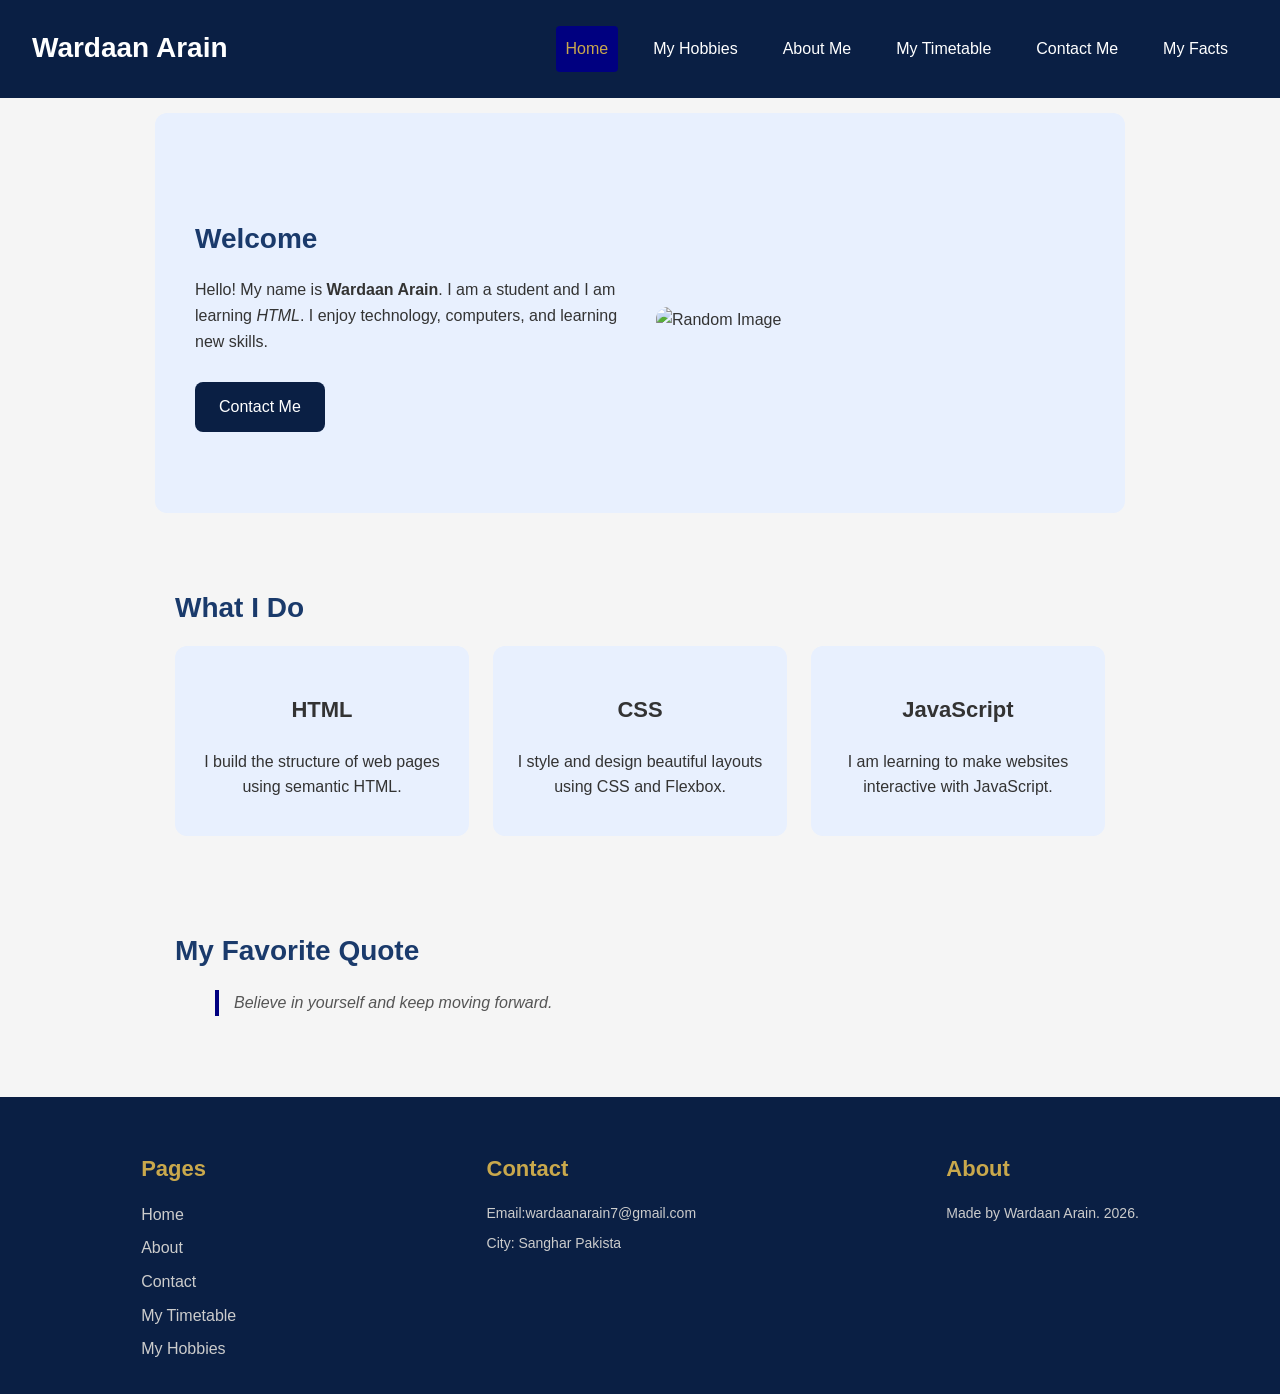
==== index.html @ 31887554 "optional add personal website file" ====
<!doctype html>
<html lang="en">
  <head>
    <meta charset="UTF-8" />
    <meta name="viewport" content="width=device-width, initial-scale=1.0" />
    <title>My personal profile</title>
    <link rel="stylesheet" href="style.css" />
  </head>

  <body>
    <header>
      <div class="logo">
        <h1 id="main-title">Wardaan Arain</h1>
      </div>
      <nav>
        <a href="index.html" class="active">Home</a>
        <a href="hobbies.html">My Hobbies</a>
        <a href="about.html">About Me</a>
        <a href="timetable.html">My Timetable</a>
        <a href="contact.html">Contact Me</a>
        <a href="fun.html">My Facts</a>
      </nav>
    </header>

    <main>
      <section class="hero">
        <div class="hero-text">
          <h2>Welcome</h2>

          <p class="title">
            Hello! My name is <strong>Wardaan Arain</strong>. I am a student and
            I am learning <em>HTML</em>. I enjoy technology, computers, and
            learning new skills.
          </p>

          <a href="contact.html" class="cta-button">Contact Me</a>
        </div>
        <div class="hero-image">
          <img
            src="https://picsum.photos/id/6/200/200"
            alt="Random Image"
            width="200"
            height="200"
          />
        </div>
      </section>
      <section class="what-i-do">
        <h2>What I Do</h2>

        <div class="skills-container">
          <div class="skill-card">
            <h3>HTML</h3>
            <p>I build the structure of web pages using semantic HTML.</p>
          </div>

          <div class="skill-card">
            <h3>CSS</h3>
            <p>I style and design beautiful layouts using CSS and Flexbox.</p>
          </div>

          <div class="skill-card">
            <h3>JavaScript</h3>
            <p>I am learning to make websites interactive with JavaScript.</p>
          </div>
        </div>
      </section>
      <section>
        <h2>My Favorite Quote</h2>

        <blockquote>Believe in yourself and keep moving forward.</blockquote>
      </section>
    </main>

    <footer>
      <div class="footer-column">
        <h3>Pages</h3>
        <a href="index.html">Home</a>
        <a href="about.html">About</a>
        <a href="contact.html">Contact</a>
        <a href="timetable.html">My Timetable</a>
        <a href="hobbies.html">My Hobbies</a>
      </div>

      <div class="footer-column">
        <h3>Contact</h3>
        <p>Email:wardaanarain7@gmail.com</p>
        <p>City: Sanghar Pakista</p>
      </div>

      <div class="footer-column">
        <h3>About</h3>
        <p>Made by Wardaan Arain. 2026.</p>
      </div>
    </footer>
  </body>
</html>
---- style.css ----
*{
  box-sizing: border-box;
}
body{
  background-color: #f5f5f5;
  font-family: sans-serif;
  line-height: 1.6;
  color: #333333;
  padding: 0;
  margin: 0;
}
h3 {
  font-size: 22px;
}
p {
  font-size: 16px;
  margin-bottom: 12px;
}
a {
  color: darkorchid;
}
.hobby-title {
  color: orange;
}
.highlight {
  background-color: yellow;
  font-weight: bold;
  display: inline;
}
.table-header {
  background-color: navy;
  color: white;
}
.form-label {
  font-weight: bold;
  color: navy;
}

#about-heading {
  text-decoration: underline;
}
#form-heading {
  color: navy;
}
#weekly-table {
  border: 3px solid black;
}
table {
  width: 100%;
  border-collapse: collapse;
}
header{
 
  display: flex;
  justify-content: space-between;
  align-items: center;
  padding: 16px 32px;
  background-color: #0a1f44;
  position: sticky;
  top: 0;
}
main{
  padding: 15px;
  max-width: 1000px;
  margin: 0 auto;
  text-align: left;
}

nav{
  padding: 10px;
  display:flex;
  gap: 25px;
}
h1 {
  margin-top: 20px;
  margin-bottom: 20px;
  color: #1a3a6b;
  font-size: 40px;
}
section{
  margin-bottom: 30px;
  padding: 20px;
}
nav a {

  padding: 10px;
  color: white;
  text-decoration: none;
  border-radius: 4px;
}
h2 {
  margin-bottom: 15px;
  color: #1a3a6b;
  font-size: 28px;
}
img {
  border-radius: 10px;
  margin-top: 15px;
}
input {
  font-size: 16px;
  padding: 8px;
  border: 1px solid gray;
  border-radius: 8px;
}
textarea{
  padding: 8px;
  font-size: 16px;
  border: 1px solid grey;
  border-radius: 8px;
}
select {
  font-size: 16px;
  padding: 8px;
  border: 1px solid grey;
  border-radius: 8px;
}
button{
  padding: 8px;
  border: 1px solid rgb(0, 100, 100);
  border-radius: 8px;
  background-color: rgb(0, 128, 128);
  color: white;
}
form div{
  margin-bottom: 15px;
}
th {
  padding: 10px;
  background-color: navy;
  color: white;
}
td {
  padding: 10px;
  color: black;
  border: 1px solid gray;
}
blockquote {
  font-style: italic;
  color: #555555;
  border-left: 4px solid navy;
  padding-left: 15px;
}
footer {
  display: flex;
  justify-content: space-around;
  align-items: flex-start;
  gap: 32px;
  background-color: #0a1f44;
  color: white;
  padding: 32px;
}

aside {
  padding: 16px;
  border-left: 2px solid navy;
  background-color: #e8f0fe;
  border-radius: 8px;
  margin-bottom: 24px;
}
nav a:hover{
  background-color: #000080;
  color: #c9a84c ;
  
}
button:hover{
  background-color: #000080;
  color: #ffffff;
}
footer p{
  font-size: 14px;
  color: white;
}
article {
  margin-bottom: 24px;
  width: 280px;
  background-color: white;
  padding: 20px;
  border-radius: 12px;
  box-shadow: 0 2px 8px rgba(0, 0, 0, 0.1);
  transition: transform 0.3s,
  box-shadow 0.3s;
  cursor: pointer;
}
header h1{
  color: white;
  margin: 0px;
}
.hobbies-container {
  display: flex;
  gap: 24px;
  flex-wrap: wrap;
  justify-content: center;
}
article img {
  width: 100%;
}

.two-column {
  display: flex;
  gap: 24px;
  flex-wrap: wrap;
}
.two-column section {
  flex: 1;
  background-color: white;
  padding: 20px;
  border-radius: 12px;
  margin-bottom: 0px;
}
.facts-container {
  display: flex;
  flex-wrap: wrap;
  gap: 16px;
}
.fact-card {
  width: 200px;
  background-color: #e8f0fe;
  padding: 16px;
  border-radius: 8px;
  text-align: center;
}
.contact-layout {
  display: flex;
  gap: 32px;
  flex-wrap: wrap;
}

.contact-info {
  flex: 1;
  background-color: white;
  padding: 20px;
  border-radius: 12px;
}

.contact-form {
  flex: 2;
  background-color: white;
  padding: 20px;
  border-radius: 12px;
}
article:hover{
  transform: translatey(-6px);
  box-shadow: 0 8px 20px rgb(0, 0, 0, 0.2);
}
.footer-column {
  display: flex;
  flex-direction: column;
  gap: 8px;
}

.footer-column h3 {
  color: white;
  margin-bottom: 8px;
}

.footer-column a {
  color: white;
  text-decoration: none;
}

.footer-column a:hover {
  color: #c9a84c;
}

.footer-column p {
  color: white;
  margin: 0;
}
.logo h1{
  color: white;
  margin: 0;
  font-size: 28px;
}
nav a.active{
  background-color: #000080;
  color: #c9a84c;
}
.hero {
  display: flex;
  flex-direction: row;
  justify-content: space-between;
  align-items: center;
  gap: 32px;
  min-height: 400px;
  background-color: #e8f0fe;
  padding: 40px;
  border-radius: 12px;
  margin-bottom: 30px;
}
.hero-text {
  flex: 1;
}

.hero-image {
  flex: 1;
}

.hero-image img {
  width: 100%;
  border-radius: 12px;
}

.cta-button {
  display: inline-block;
  background-color: #0a1f44;
  color: white;
  padding: 12px 24px;
  border-radius: 8px;
  text-decoration: none;
  margin-top: 16px;
}

.cta-button:hover {
  background-color: #c9a84c;
}
.skills-container{
  display: flex;
  gap: 24px;
  flex-wrap: wrap;
}
.skill-card{
  flex: 1;
  background-color: #e8f0fe;
  padding: 24px;
  border-radius: 12px;
  text-align: center;
}
.about-banner{
  display: flex;
  flex-direction: column;
  justify-content: center;
  align-items: center;
  text-align: center;
  min-height: 250px;
  background-color: #e8f0fe;
  padding: 40px;
  border-radius: 12px;
  margin-bottom: 30px;
}
.intro{
  background-color: white;
  padding: 24px;
  border-radius: 12px;
  box-shadow: 0 2px 8px rgb(0, 0,0, 0.1);
  margin-bottom: 30px;
}
.card{
  width: 300px;
  background-color: white;
  border-radius: 12px;
  box-shadow: 0 2px 8px rgb(0, 0, 0, 0.1);
  overflow: hidden;
  transition: all 0.3s ease;
  cursor: pointer;
}
.cards-container {
  display: flex;
  gap: 24px;
  flex-wrap: wrap;
  justify-content: center;
}
.card img {
  display: block;
  width: 100%;
  margin: 0;
  border-radius: 0;
}
.card-content {
  padding: 20px;
}
.read-more {
  display: inline-block;
  color: #0a1f44;
  font-weight: bold;
  text-decoration: none;
  margin-top: 8px;
}
.read-more:hover {
  color: #c9a84c;
}
.card:hover{
  transform: translateY(-10px);
  box-shadow: 0 12px 24px rgb(0, 0, 0, 0.25)
}
tbody tr:nth-child(even) {
  background-color: #e8f0fe;
}
.subjects-list {
  display: flex;
  gap: 12px;
  flex-wrap: wrap;
  list-style: none;
  padding: 0;
}

.subject-tag {
  background-color: #0a1f44;
  color: white;
  padding: 8px 16px;
  border-radius: 20px;
  font-weight: bold;
}
.card-1{
  background-color: #ffe5e5;
}
.card-2{
  background-color: #b7d4e6;
}
.card-3{
  background-color: #8db393;
}
.card-4{
  background-color: #c2b297;
}
.card-5 {
  background-color: #c3b0df;
}
.like-cell{
  background-color: #d4edda;
}
.dislike-cell{
  background-color: #f8d7da;
}
.contact-form input[type="text"],
.contact-form input[type="email"],
.contact-form textarea,
.contact-form select {
  width: 100%;
}

.contact-form button {
  width: 100%;
  margin-bottom: 8px;
}
input:focus,
textarea:focus,
select:focus {
  outline: none;
  border-color: #0a1f44;
  box-shadow: 0 0 0 2px rgba(10, 31, 68, 0.2);
}
.footer-column a {
  color: #cccccc;
  text-decoration: none;
}

.footer-column p {
  color: #cccccc;
  margin: 0;
}
.footer-column h3 {
  color: #c9a84c;
  margin-bottom: 8px;
}
@media (max-width: 768px) {
  header{
    flex-direction: column;
    align-items: flex-start;
    gap: 16px;
}
nav{
  flex-direction: column;
  flex-wrap: wrap;
  gap: 16px;
}
nav a{
  font-size: 15px;
}
.hero{
  flex-direction: column;
  text-align: center;
}
.card{
  width: 100px;
  max-width: 400px;
}
.cards-container{
  flex-direction: column;
  align-items: center;
}
.two-column{
  flex-direction: column;
}
.contact-layout{
  flex-direction: column;
}
footer{
  flex-direction: column;
  gap: 24px;
}
}
@media (max-width: 480px) {
  h1 {
    font-size: 28px;
  }
  h2 {
    font-size: 22px;
  }
  p{
    font-size: 14px;
  }
  .hero {
    padding: 20px;
    min-height: auto;
  }
  main {
    padding: 10px;
  }
  section {
    padding: 12px;
  }
  footer{
    padding: 12px;
  }
  nav a{
    font-size: 14px;
    padding: 6px;
  }
}
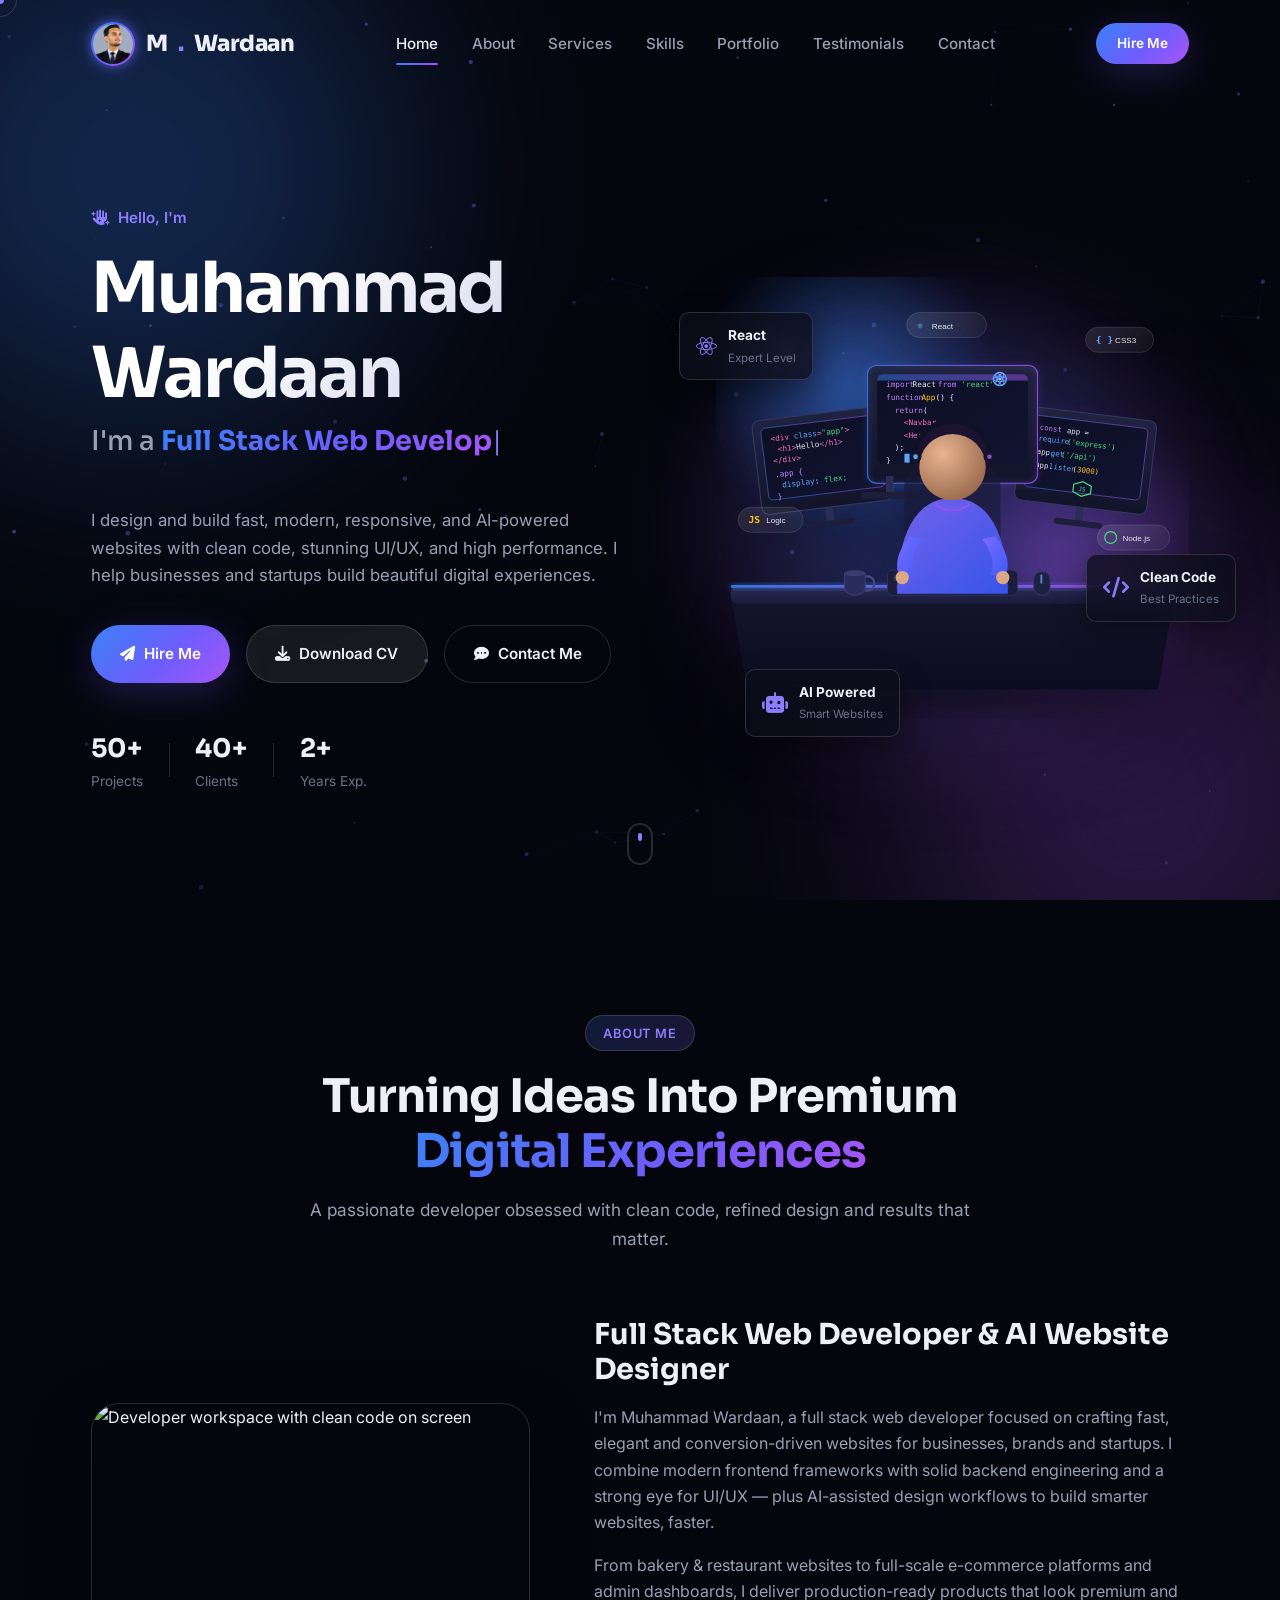
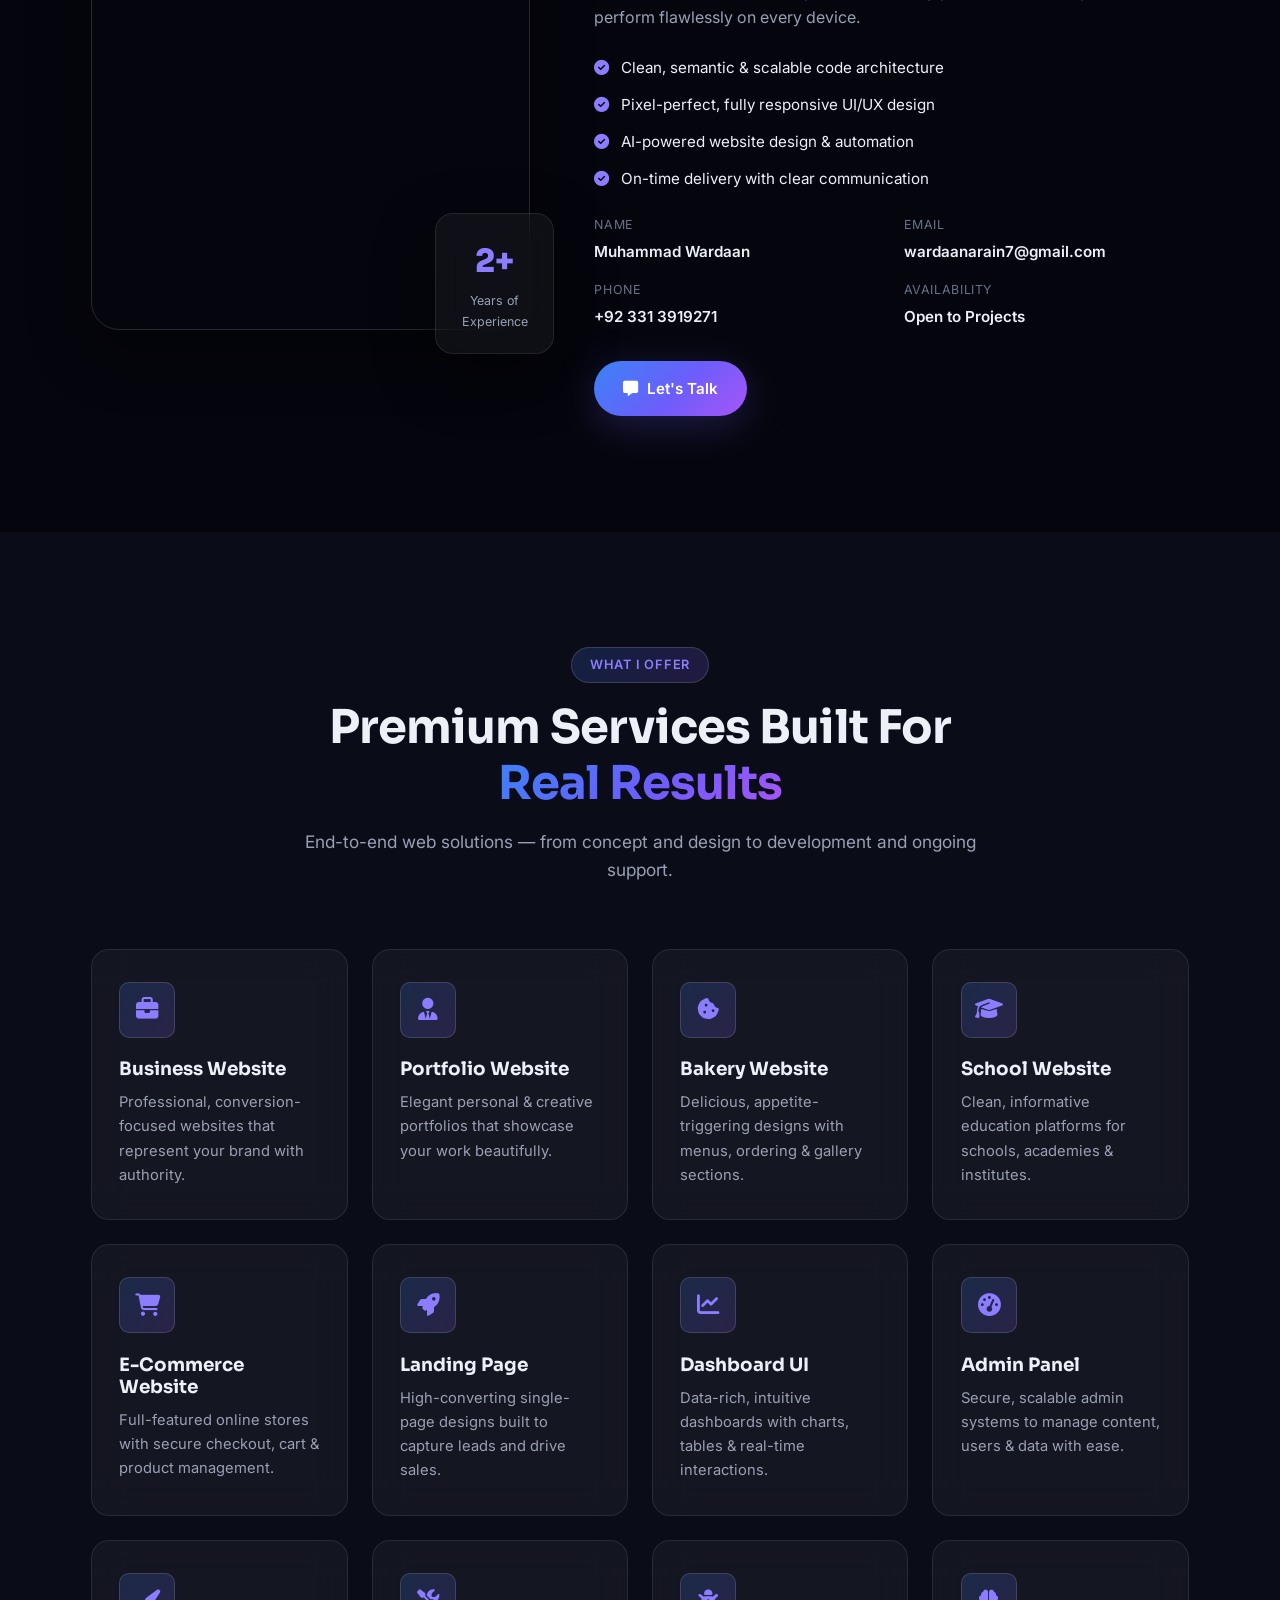
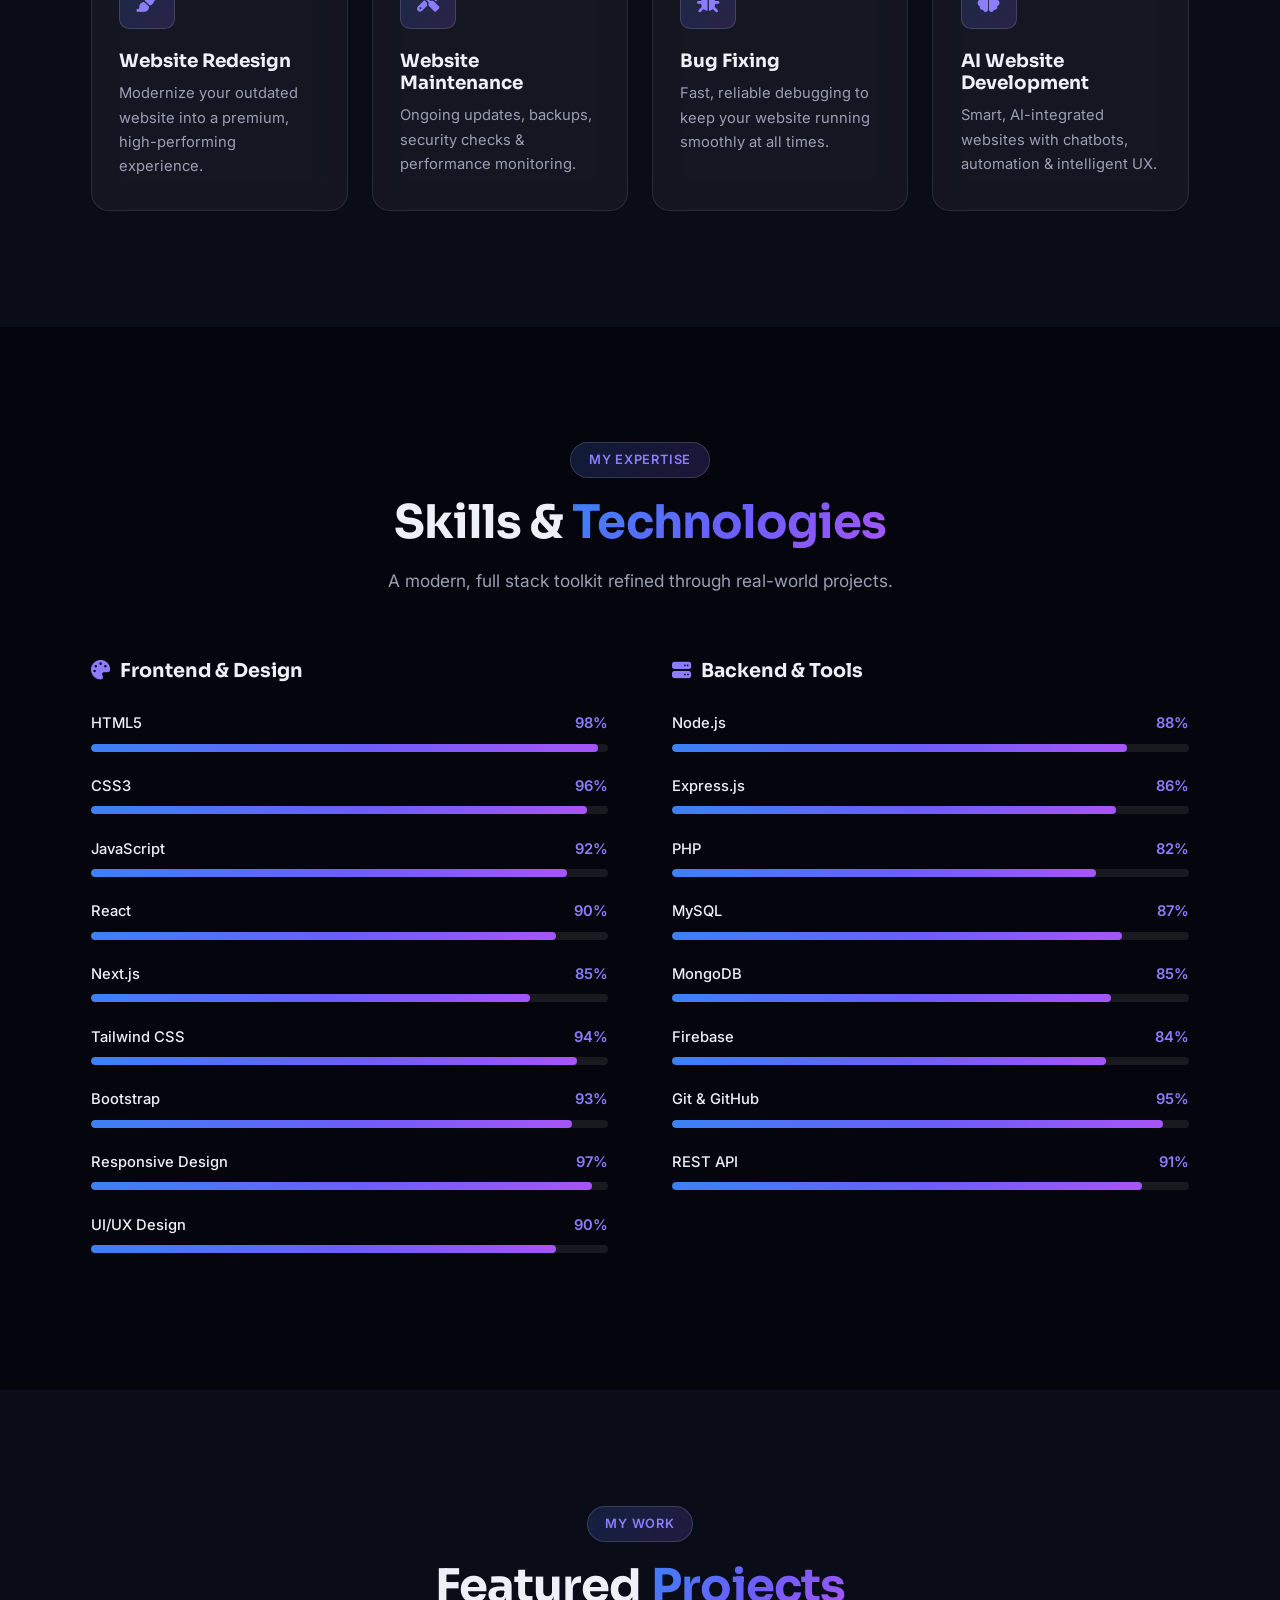
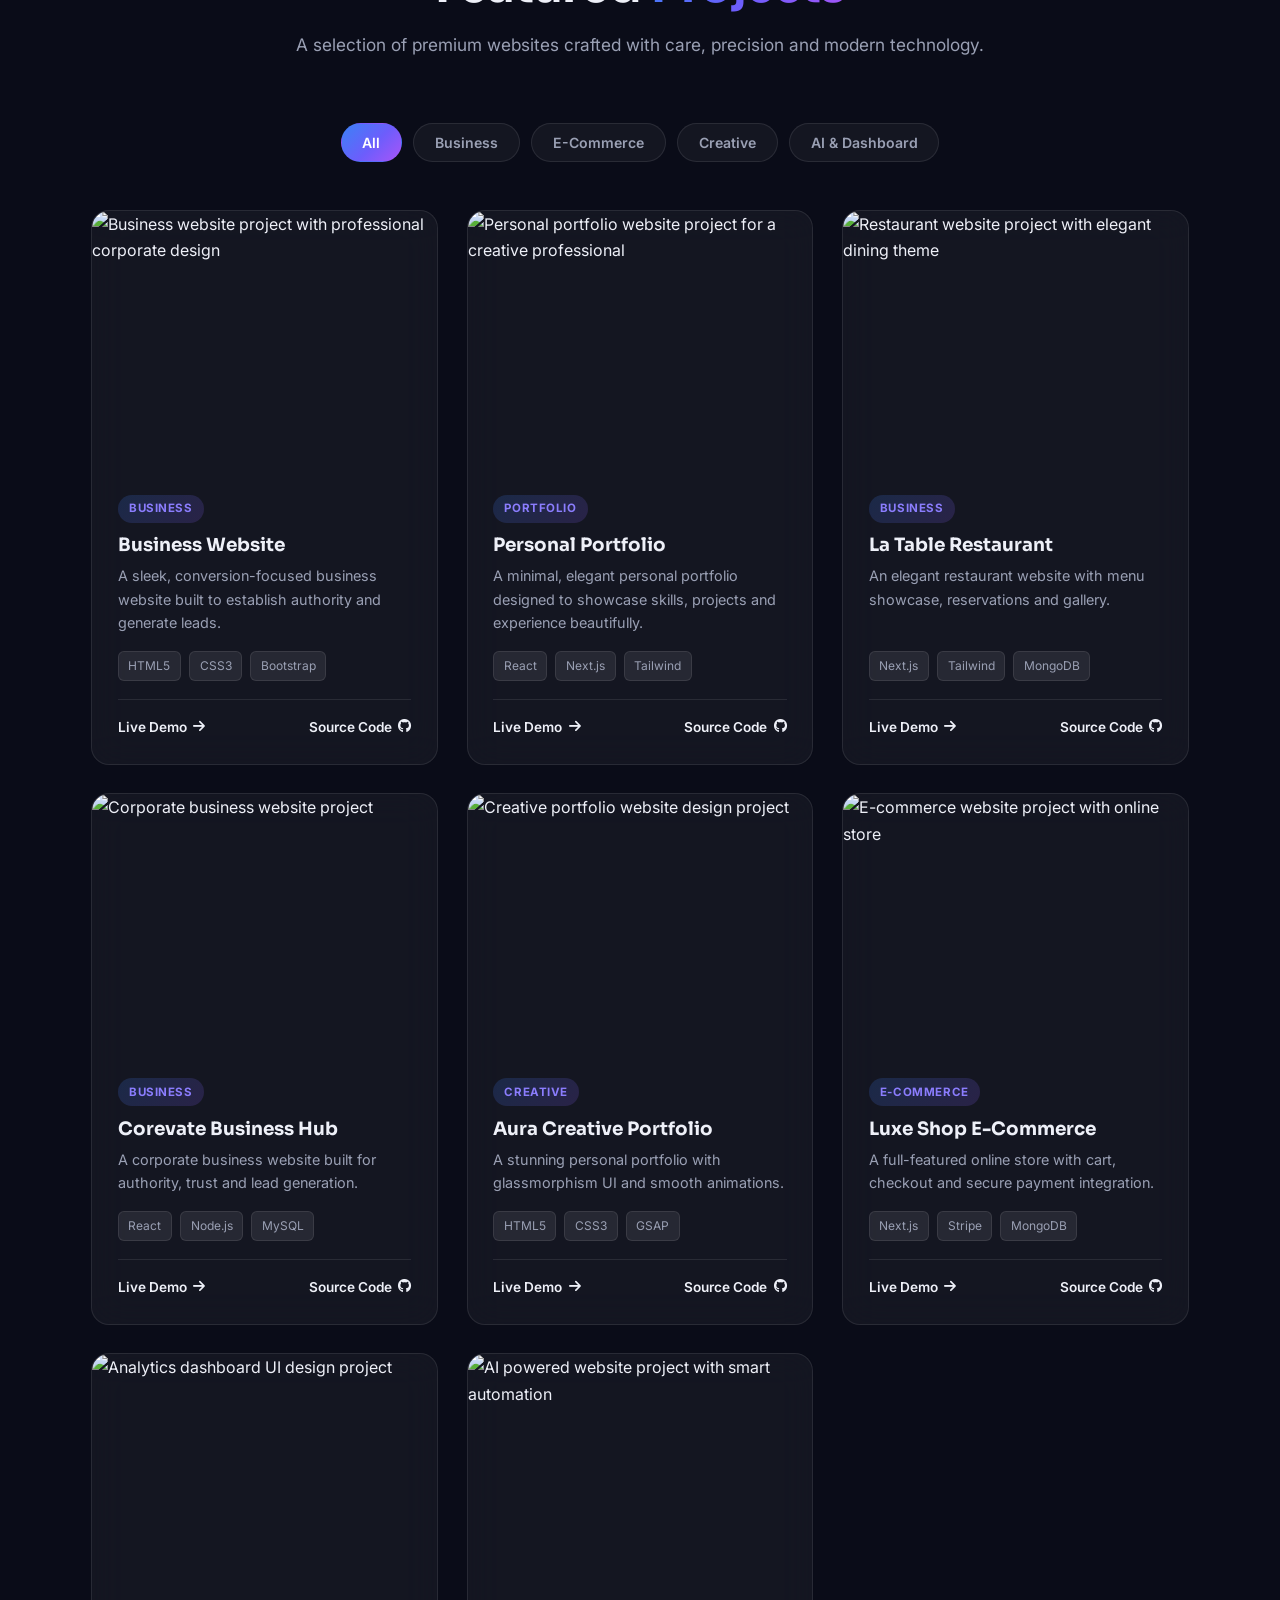
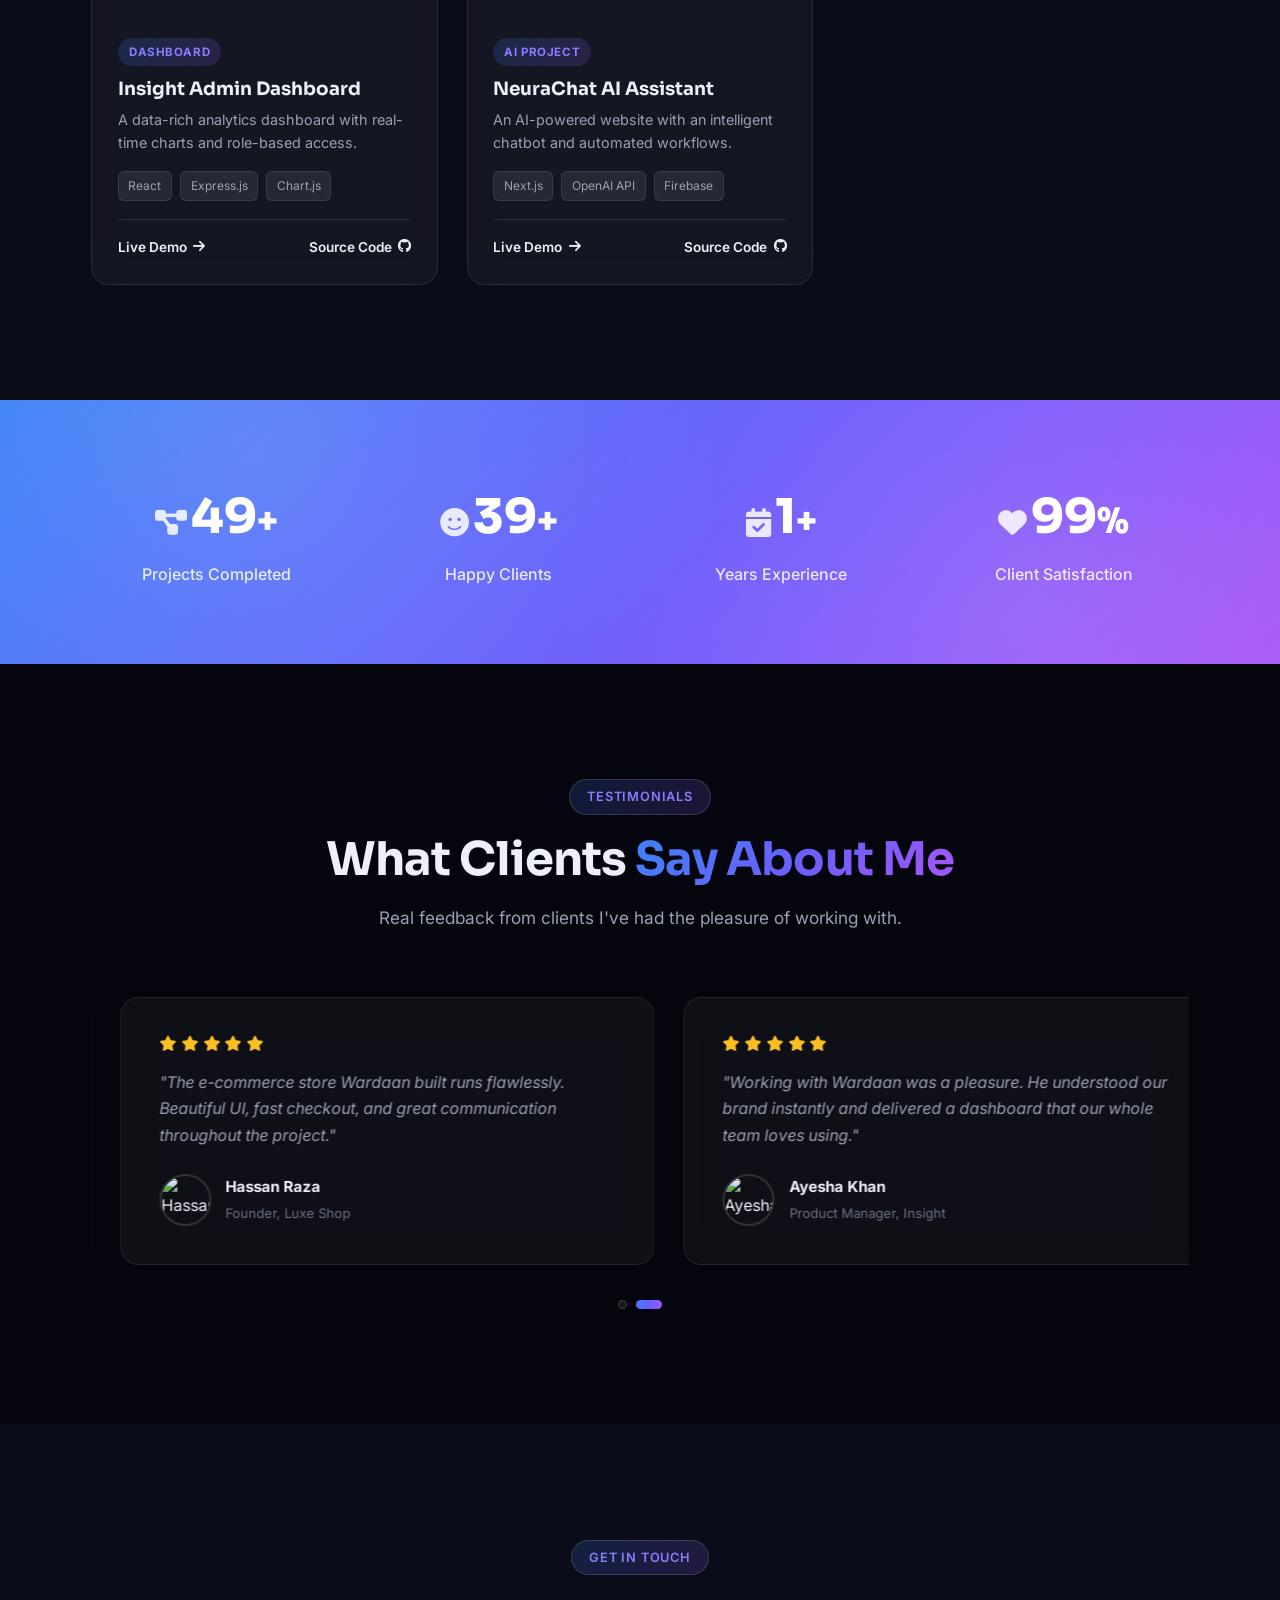
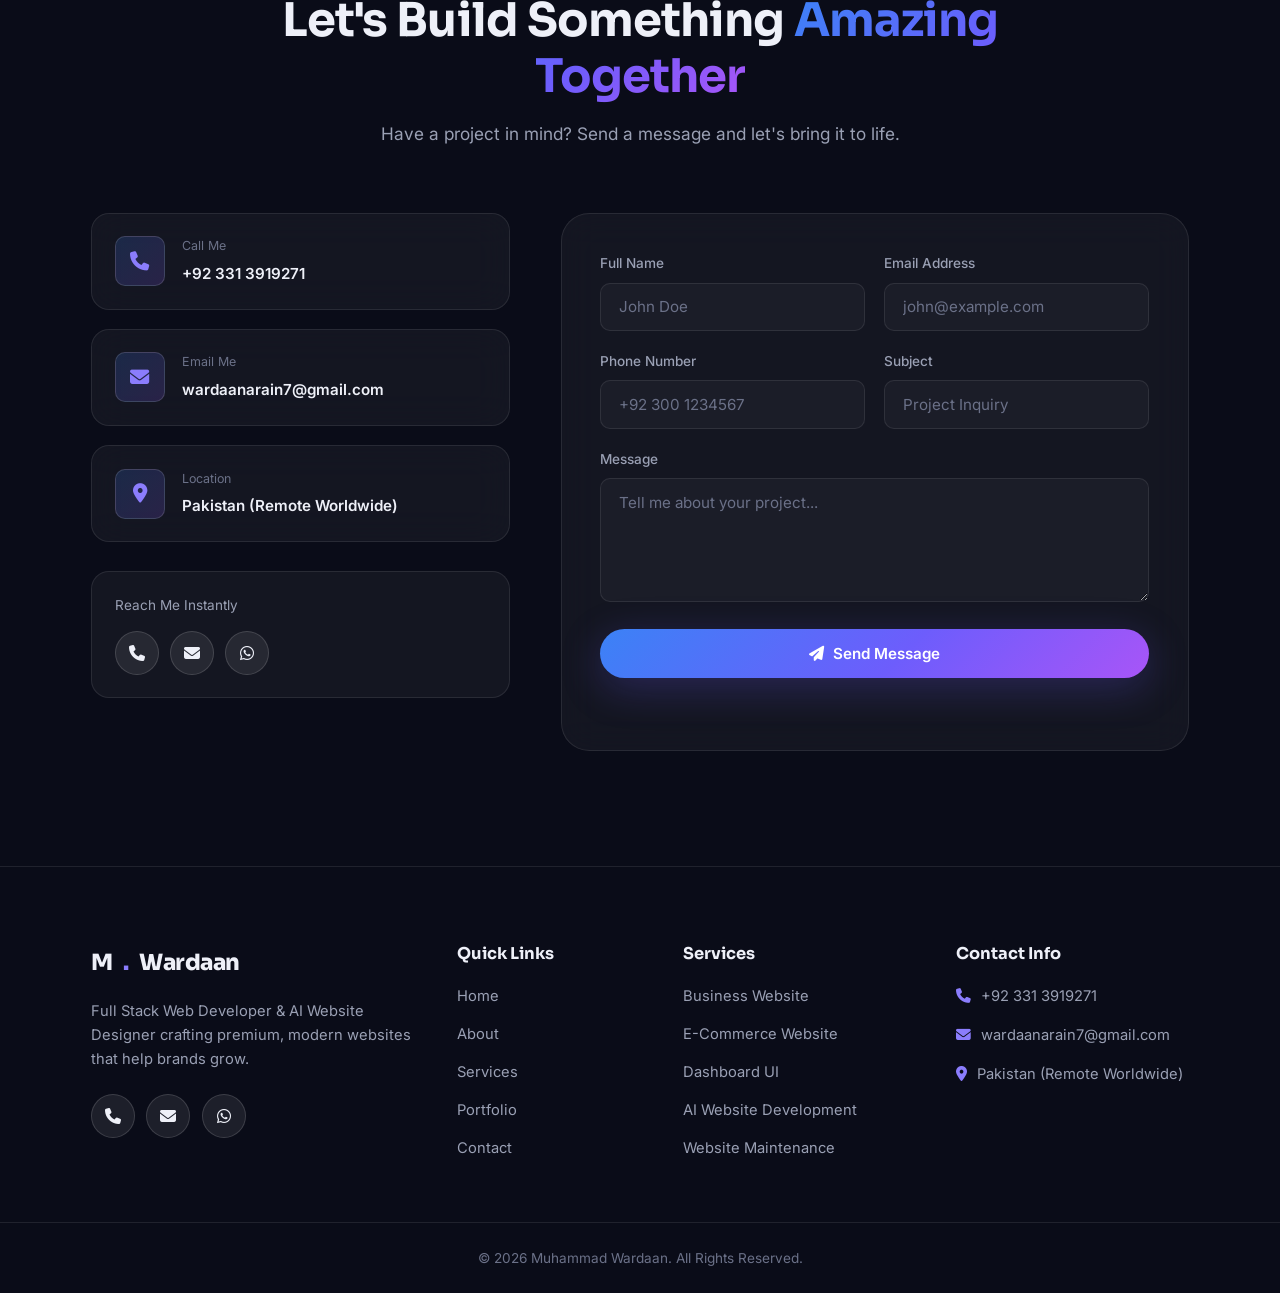
==== commit 9c213593: "Add files via upload" ====
--- a/index.html
+++ b/index.html
@@ -1,96 +1,837 @@
-<!doctype html>
-<html lang="en">
-  <head>
-    <meta charset="UTF-8" />
-    <meta name="viewport" content="width=device-width, initial-scale=1.0" />
-    <title>My personal profile</title>
-    <link rel="stylesheet" href="style.css" />
-  </head>
-
-  <body>
-    <header>
-      <div class="logo">
-        <h1 id="main-title">Wardaan Arain</h1>
-      </div>
-      <nav>
-        <a href="index.html" class="active">Home</a>
-        <a href="hobbies.html">My Hobbies</a>
-        <a href="about.html">About Me</a>
-        <a href="timetable.html">My Timetable</a>
-        <a href="contact.html">Contact Me</a>
-        <a href="fun.html">My Facts</a>
-      </nav>
-    </header>
-
-    <main>
-      <section class="hero">
-        <div class="hero-text">
-          <h2>Welcome</h2>
-
-          <p class="title">
-            Hello! My name is <strong>Wardaan Arain</strong>. I am a student and
-            I am learning <em>HTML</em>. I enjoy technology, computers, and
-            learning new skills.
-          </p>
-
-          <a href="contact.html" class="cta-button">Contact Me</a>
-        </div>
-        <div class="hero-image">
-          <img
-            src="https://picsum.photos/id/6/200/200"
-            alt="Random Image"
-            width="200"
-            height="200"
-          />
-        </div>
-      </section>
-      <section class="what-i-do">
-        <h2>What I Do</h2>
-
-        <div class="skills-container">
-          <div class="skill-card">
-            <h3>HTML</h3>
-            <p>I build the structure of web pages using semantic HTML.</p>
-          </div>
-
-          <div class="skill-card">
-            <h3>CSS</h3>
-            <p>I style and design beautiful layouts using CSS and Flexbox.</p>
-          </div>
-
-          <div class="skill-card">
-            <h3>JavaScript</h3>
-            <p>I am learning to make websites interactive with JavaScript.</p>
-          </div>
-        </div>
-      </section>
-      <section>
-        <h2>My Favorite Quote</h2>
-
-        <blockquote>Believe in yourself and keep moving forward.</blockquote>
-      </section>
-    </main>
-
-    <footer>
-      <div class="footer-column">
-        <h3>Pages</h3>
-        <a href="index.html">Home</a>
-        <a href="about.html">About</a>
-        <a href="contact.html">Contact</a>
-        <a href="timetable.html">My Timetable</a>
-        <a href="hobbies.html">My Hobbies</a>
-      </div>
-
-      <div class="footer-column">
-        <h3>Contact</h3>
-        <p>Email:wardaanarain7@gmail.com</p>
-        <p>City: Sanghar Pakista</p>
-      </div>
-
-      <div class="footer-column">
-        <h3>About</h3>
-        <p>Made by Wardaan Arain. 2026.</p>
-      </div>
-    </footer>
-  </body>
-</html>
+<!DOCTYPE html>
+<html lang="en">
+<head>
+  <meta charset="UTF-8" />
+  <meta name="viewport" content="width=device-width, initial-scale=1.0, viewport-fit=cover" />
+  <title>Muhammad Wardaan | Full Stack Web Developer & AI Website Designer</title>
+  <meta name="description" content="Muhammad Wardaan is a Full Stack Web Developer & AI Website Designer specializing in business, e-commerce, portfolio and AI-powered websites with premium, modern UI/UX." />
+  <meta name="keywords" content="Muhammad Wardaan, Full Stack Developer, Web Developer Pakistan, AI Website Designer, React Developer, Next.js Developer, Portfolio" />
+  <meta name="author" content="Muhammad Wardaan" />
+  <meta name="robots" content="index, follow" />
+
+  <!-- Open Graph -->
+  <meta property="og:title" content="Muhammad Wardaan | Full Stack Web Developer & AI Website Designer" />
+  <meta property="og:description" content="Premium, modern websites built with clean code, stunning UI/UX and AI-powered design." />
+  <meta property="og:type" content="website" />
+  <meta property="og:image" content="https://images.unsplash.com/photo-1517694712202-14dd9538aa97?auto=format&fit=crop&w=1200&q=80" />
+
+  <link rel="icon" type="image/svg+xml" href="data:image/svg+xml,%3Csvg xmlns='http://www.w3.org/2000/svg' viewBox='0 0 100 100'%3E%3Cdefs%3E%3ClinearGradient id='g' x1='0' y1='0' x2='1' y2='1'%3E%3Cstop offset='0' stop-color='%233b82f6'/%3E%3Cstop offset='1' stop-color='%238b5cf6'/%3E%3C/linearGradient%3E%3C/defs%3E%3Crect width='100' height='100' rx='24' fill='url(%23g)'/%3E%3Ctext x='50' y='68' font-size='50' font-family='Arial,sans-serif' font-weight='700' fill='white' text-anchor='middle'%3EM%3C/text%3E%3C/svg%3E" />
+
+  <!-- Preconnect -->
+  <link rel="preconnect" href="https://fonts.googleapis.com" />
+  <link rel="preconnect" href="https://fonts.gstatic.com" crossorigin />
+  <link rel="preconnect" href="https://images.unsplash.com" />
+
+  <!-- Fonts -->
+  <link href="https://fonts.googleapis.com/css2?family=Sora:wght@400;500;600;700;800&family=Inter:wght@300;400;500;600;700&display=swap" rel="stylesheet" />
+
+  <!-- Icons -->
+  <link rel="stylesheet" href="https://cdnjs.cloudflare.com/ajax/libs/font-awesome/6.5.1/css/all.min.css" integrity="sha512-DTOQO9RWCH3ppGqcWaEA1BIZOC6xxalwEsw9c2QQeAIftl+Vegovlnee1c9QX4TctnWMn13TZye+giMm8e2LwA==" crossorigin="anonymous" referrerpolicy="no-referrer" />
+
+  <!-- AOS Animation Library -->
+  <link rel="stylesheet" href="https://cdnjs.cloudflare.com/ajax/libs/aos/2.3.4/aos.css" />
+
+  <link rel="stylesheet" href="css/style.css" />
+</head>
+<body>
+
+  <!-- ===== Preloader ===== -->
+  <div class="preloader" id="preloader" aria-hidden="true">
+    <div class="preloader-inner">
+      <span class="preloader-logo">MW</span>
+      <div class="preloader-bar"><span></span></div>
+    </div>
+  </div>
+
+  <!-- ===== Scroll Progress Bar ===== -->
+  <div class="scroll-progress" id="scrollProgress"></div>
+
+  <!-- ===== Custom Cursor (desktop only) ===== -->
+  <div class="cursor-dot" id="cursorDot"></div>
+  <div class="cursor-ring" id="cursorRing"></div>
+
+  <!-- ===== Navbar ===== -->
+  <header class="navbar" id="navbar">
+    <div class="container navbar-inner">
+      <a href="#home" class="logo">
+        <span class="navbar-avatar-ring">
+          <img src="assets/muhammad-wardaan-avatar.png" alt="Muhammad Wardaan" class="navbar-avatar" width="46" height="46" loading="eager" />
+        </span>
+        M<span>.</span> Wardaan
+      </a>
+
+      <nav class="nav-links" id="navLinks">
+        <a href="#home" class="nav-link active">Home</a>
+        <a href="#about" class="nav-link">About</a>
+        <a href="#services" class="nav-link">Services</a>
+        <a href="#skills" class="nav-link">Skills</a>
+        <a href="#portfolio" class="nav-link">Portfolio</a>
+        <a href="#testimonials" class="nav-link">Testimonials</a>
+        <a href="#contact" class="nav-link">Contact</a>
+      </nav>
+
+      <div class="navbar-actions">
+        <a href="#contact" class="btn btn-primary btn-sm">Hire Me</a>
+        <button class="hamburger" id="hamburger" aria-label="Toggle menu" aria-expanded="false">
+          <span></span><span></span><span></span>
+        </button>
+      </div>
+    </div>
+  </header>
+
+  <!-- ===== Mobile Menu Overlay ===== -->
+  <div class="mobile-menu" id="mobileMenu">
+    <nav class="mobile-nav">
+      <a href="#home" class="mobile-nav-link">Home</a>
+      <a href="#about" class="mobile-nav-link">About</a>
+      <a href="#services" class="mobile-nav-link">Services</a>
+      <a href="#skills" class="mobile-nav-link">Skills</a>
+      <a href="#portfolio" class="mobile-nav-link">Portfolio</a>
+      <a href="#testimonials" class="mobile-nav-link">Testimonials</a>
+      <a href="#contact" class="mobile-nav-link">Contact</a>
+    </nav>
+    <a href="#contact" class="btn btn-primary btn-ripple btn-block mobile-hire-btn">
+      <i class="fa-solid fa-paper-plane"></i> Hire Me
+    </a>
+    <div class="mobile-social">
+      <a href="tel:+923313919271" aria-label="Call Wardaan"><i class="fa-solid fa-phone"></i></a>
+      <a href="mailto:wardaanarain7@gmail.com" aria-label="Email Wardaan"><i class="fa-solid fa-envelope"></i></a>
+      <a href="https://wa.me/923313919271" target="_blank" rel="noopener" aria-label="WhatsApp Wardaan"><i class="fa-brands fa-whatsapp"></i></a>
+    </div>
+  </div>
+
+  <main>
+    <!-- ===== Hero Section ===== -->
+    <section class="hero" id="home">
+      <canvas class="particles" id="particles"></canvas>
+      <div class="hero-glow hero-glow-1"></div>
+      <div class="hero-glow hero-glow-2"></div>
+
+      <div class="container hero-inner">
+        <div class="hero-text" data-aos="fade-right" data-aos-duration="900">
+          <span class="eyebrow"><i class="fa-solid fa-hand-sparkles"></i> Hello, I'm</span>
+          <h1 class="hero-title">Muhammad Wardaan</h1>
+          <h2 class="hero-role">I'm a <span class="typed-text" id="typedText"></span><span class="cursor-blink">|</span></h2>
+          <p class="hero-desc">
+            I design and build fast, modern, responsive, and AI-powered websites with clean
+            code, stunning UI/UX, and high performance. I help businesses and startups build
+            beautiful digital experiences.
+          </p>
+
+          <div class="hero-actions">
+            <a href="#contact" class="btn btn-primary btn-ripple">
+              <i class="fa-solid fa-paper-plane"></i> Hire Me
+            </a>
+            <a href="assets/Muhammad-Wardaan-CV.pdf" download="Muhammad-Wardaan-CV.pdf" class="btn btn-glass btn-ripple">
+              <i class="fa-solid fa-download"></i> Download CV
+            </a>
+            <a href="#contact" class="btn btn-outline btn-ripple">
+              <i class="fa-solid fa-comment-dots"></i> Contact Me
+            </a>
+          </div>
+
+          <div class="hero-meta">
+            <div class="hero-meta-item">
+              <strong>50+</strong>
+              <span>Projects</span>
+            </div>
+            <div class="hero-meta-divider"></div>
+            <div class="hero-meta-item">
+              <strong>40+</strong>
+              <span>Clients</span>
+            </div>
+            <div class="hero-meta-divider"></div>
+            <div class="hero-meta-item">
+              <strong>2+</strong>
+              <span>Years Exp.</span>
+            </div>
+          </div>
+        </div>
+
+        <div class="hero-visual" data-aos="fade-left" data-aos-duration="900" data-aos-delay="150">
+          <div class="hero-image-wrap float-anim">
+            <div class="hero-illustration-glow" aria-hidden="true"></div>
+            <img
+              src="assets/dev-workspace-illustration.svg"
+              alt="3D illustration of a full stack developer working at a multi-monitor desk setup with HTML, CSS, JavaScript, React and Node.js code on screen"
+              loading="eager"
+              width="640" height="600"
+              class="hero-illustration"
+            />
+            <div class="hero-badge hero-badge-1 float-anim-slow">
+              <i class="fa-brands fa-react"></i>
+              <div><strong>React</strong><span>Expert Level</span></div>
+            </div>
+            <div class="hero-badge hero-badge-2 float-anim-slower">
+              <i class="fa-solid fa-code"></i>
+              <div><strong>Clean Code</strong><span>Best Practices</span></div>
+            </div>
+            <div class="hero-badge hero-badge-3 float-anim">
+              <i class="fa-solid fa-robot"></i>
+              <div><strong>AI Powered</strong><span>Smart Websites</span></div>
+            </div>
+          </div>
+        </div>
+      </div>
+
+      <a href="#about" class="scroll-down" aria-label="Scroll down">
+        <span></span>
+      </a>
+    </section>
+
+    <!-- ===== About Section ===== -->
+    <section class="section" id="about">
+      <div class="container">
+        <div class="section-head" data-aos="fade-up">
+          <span class="section-tag">About Me</span>
+          <h2 class="section-title">Turning Ideas Into Premium <span class="text-gradient">Digital Experiences</span></h2>
+          <p class="section-subtitle">A passionate developer obsessed with clean code, refined design and results that matter.</p>
+        </div>
+
+        <div class="about-grid">
+          <div class="about-image" data-aos="fade-right">
+            <div class="about-image-frame">
+              <img src="https://images.unsplash.com/photo-1531482615713-2afd69097998?auto=format&fit=crop&w=700&q=80" alt="Developer workspace with clean code on screen" loading="lazy" width="500" height="600" />
+            </div>
+            <div class="about-exp-card glass">
+              <span class="exp-number">2+</span>
+              <span class="exp-label">Years of<br />Experience</span>
+            </div>
+          </div>
+
+          <div class="about-content" data-aos="fade-left">
+            <h3>Full Stack Web Developer &amp; AI Website Designer</h3>
+            <p>
+              I'm Muhammad Wardaan, a full stack web developer focused on crafting fast, elegant and
+              conversion-driven websites for businesses, brands and startups. I combine modern
+              frontend frameworks with solid backend engineering and a strong eye for UI/UX —
+              plus AI-assisted design workflows to build smarter websites, faster.
+            </p>
+            <p>
+              From bakery &amp; restaurant websites to full-scale e-commerce platforms and admin
+              dashboards, I deliver production-ready products that look premium and perform
+              flawlessly on every device.
+            </p>
+
+            <ul class="about-list">
+              <li><i class="fa-solid fa-circle-check"></i> Clean, semantic &amp; scalable code architecture</li>
+              <li><i class="fa-solid fa-circle-check"></i> Pixel-perfect, fully responsive UI/UX design</li>
+              <li><i class="fa-solid fa-circle-check"></i> AI-powered website design &amp; automation</li>
+              <li><i class="fa-solid fa-circle-check"></i> On-time delivery with clear communication</li>
+            </ul>
+
+            <div class="about-info-grid">
+              <div class="about-info-item">
+                <span>Name</span>
+                <strong>Muhammad Wardaan</strong>
+              </div>
+              <div class="about-info-item">
+                <span>Email</span>
+                <strong>wardaanarain7@gmail.com</strong>
+              </div>
+              <div class="about-info-item">
+                <span>Phone</span>
+                <strong>+92 331 3919271</strong>
+              </div>
+              <div class="about-info-item">
+                <span>Availability</span>
+                <strong>Open to Projects</strong>
+              </div>
+            </div>
+
+            <a href="#contact" class="btn btn-primary btn-ripple">
+              <i class="fa-solid fa-message"></i> Let's Talk
+            </a>
+          </div>
+        </div>
+      </div>
+    </section>
+
+    <!-- ===== Services Section ===== -->
+    <section class="section section-alt" id="services">
+      <div class="container">
+        <div class="section-head" data-aos="fade-up">
+          <span class="section-tag">What I Offer</span>
+          <h2 class="section-title">Premium Services Built For <span class="text-gradient">Real Results</span></h2>
+          <p class="section-subtitle">End-to-end web solutions — from concept and design to development and ongoing support.</p>
+        </div>
+
+        <div class="services-grid">
+          <div class="service-card glass" data-aos="fade-up" data-aos-delay="0">
+            <div class="service-icon"><i class="fa-solid fa-briefcase"></i></div>
+            <h3>Business Website</h3>
+            <p>Professional, conversion-focused websites that represent your brand with authority.</p>
+          </div>
+          <div class="service-card glass" data-aos="fade-up" data-aos-delay="50">
+            <div class="service-icon"><i class="fa-solid fa-user-tie"></i></div>
+            <h3>Portfolio Website</h3>
+            <p>Elegant personal &amp; creative portfolios that showcase your work beautifully.</p>
+          </div>
+          <div class="service-card glass" data-aos="fade-up" data-aos-delay="100">
+            <div class="service-icon"><i class="fa-solid fa-cookie-bite"></i></div>
+            <h3>Bakery Website</h3>
+            <p>Delicious, appetite-triggering designs with menus, ordering &amp; gallery sections.</p>
+          </div>
+          <div class="service-card glass" data-aos="fade-up" data-aos-delay="150">
+            <div class="service-icon"><i class="fa-solid fa-graduation-cap"></i></div>
+            <h3>School Website</h3>
+            <p>Clean, informative education platforms for schools, academies &amp; institutes.</p>
+          </div>
+          <div class="service-card glass" data-aos="fade-up" data-aos-delay="200">
+            <div class="service-icon"><i class="fa-solid fa-cart-shopping"></i></div>
+            <h3>E-Commerce Website</h3>
+            <p>Full-featured online stores with secure checkout, cart &amp; product management.</p>
+          </div>
+          <div class="service-card glass" data-aos="fade-up" data-aos-delay="250">
+            <div class="service-icon"><i class="fa-solid fa-rocket"></i></div>
+            <h3>Landing Page</h3>
+            <p>High-converting single-page designs built to capture leads and drive sales.</p>
+          </div>
+          <div class="service-card glass" data-aos="fade-up" data-aos-delay="0">
+            <div class="service-icon"><i class="fa-solid fa-chart-line"></i></div>
+            <h3>Dashboard UI</h3>
+            <p>Data-rich, intuitive dashboards with charts, tables &amp; real-time interactions.</p>
+          </div>
+          <div class="service-card glass" data-aos="fade-up" data-aos-delay="50">
+            <div class="service-icon"><i class="fa-solid fa-gauge-high"></i></div>
+            <h3>Admin Panel</h3>
+            <p>Secure, scalable admin systems to manage content, users &amp; data with ease.</p>
+          </div>
+          <div class="service-card glass" data-aos="fade-up" data-aos-delay="100">
+            <div class="service-icon"><i class="fa-solid fa-paintbrush"></i></div>
+            <h3>Website Redesign</h3>
+            <p>Modernize your outdated website into a premium, high-performing experience.</p>
+          </div>
+          <div class="service-card glass" data-aos="fade-up" data-aos-delay="150">
+            <div class="service-icon"><i class="fa-solid fa-screwdriver-wrench"></i></div>
+            <h3>Website Maintenance</h3>
+            <p>Ongoing updates, backups, security checks &amp; performance monitoring.</p>
+          </div>
+          <div class="service-card glass" data-aos="fade-up" data-aos-delay="200">
+            <div class="service-icon"><i class="fa-solid fa-bug"></i></div>
+            <h3>Bug Fixing</h3>
+            <p>Fast, reliable debugging to keep your website running smoothly at all times.</p>
+          </div>
+          <div class="service-card glass" data-aos="fade-up" data-aos-delay="250">
+            <div class="service-icon"><i class="fa-solid fa-brain"></i></div>
+            <h3>AI Website Development</h3>
+            <p>Smart, AI-integrated websites with chatbots, automation &amp; intelligent UX.</p>
+          </div>
+        </div>
+      </div>
+    </section>
+
+    <!-- ===== Skills Section ===== -->
+    <section class="section" id="skills">
+      <div class="container">
+        <div class="section-head" data-aos="fade-up">
+          <span class="section-tag">My Expertise</span>
+          <h2 class="section-title">Skills &amp; <span class="text-gradient">Technologies</span></h2>
+          <p class="section-subtitle">A modern, full stack toolkit refined through real-world projects.</p>
+        </div>
+
+        <div class="skills-grid">
+          <div class="skills-col" data-aos="fade-right">
+            <h3 class="skills-col-title"><i class="fa-solid fa-palette"></i> Frontend &amp; Design</h3>
+
+            <div class="skill-item">
+              <div class="skill-top"><span>HTML5</span><span class="skill-percent">98%</span></div>
+              <div class="skill-bar"><div class="skill-bar-fill" data-width="98"></div></div>
+            </div>
+            <div class="skill-item">
+              <div class="skill-top"><span>CSS3</span><span class="skill-percent">96%</span></div>
+              <div class="skill-bar"><div class="skill-bar-fill" data-width="96"></div></div>
+            </div>
+            <div class="skill-item">
+              <div class="skill-top"><span>JavaScript</span><span class="skill-percent">92%</span></div>
+              <div class="skill-bar"><div class="skill-bar-fill" data-width="92"></div></div>
+            </div>
+            <div class="skill-item">
+              <div class="skill-top"><span>React</span><span class="skill-percent">90%</span></div>
+              <div class="skill-bar"><div class="skill-bar-fill" data-width="90"></div></div>
+            </div>
+            <div class="skill-item">
+              <div class="skill-top"><span>Next.js</span><span class="skill-percent">85%</span></div>
+              <div class="skill-bar"><div class="skill-bar-fill" data-width="85"></div></div>
+            </div>
+            <div class="skill-item">
+              <div class="skill-top"><span>Tailwind CSS</span><span class="skill-percent">94%</span></div>
+              <div class="skill-bar"><div class="skill-bar-fill" data-width="94"></div></div>
+            </div>
+            <div class="skill-item">
+              <div class="skill-top"><span>Bootstrap</span><span class="skill-percent">93%</span></div>
+              <div class="skill-bar"><div class="skill-bar-fill" data-width="93"></div></div>
+            </div>
+            <div class="skill-item">
+              <div class="skill-top"><span>Responsive Design</span><span class="skill-percent">97%</span></div>
+              <div class="skill-bar"><div class="skill-bar-fill" data-width="97"></div></div>
+            </div>
+            <div class="skill-item">
+              <div class="skill-top"><span>UI/UX Design</span><span class="skill-percent">90%</span></div>
+              <div class="skill-bar"><div class="skill-bar-fill" data-width="90"></div></div>
+            </div>
+          </div>
+
+          <div class="skills-col" data-aos="fade-left">
+            <h3 class="skills-col-title"><i class="fa-solid fa-server"></i> Backend &amp; Tools</h3>
+
+            <div class="skill-item">
+              <div class="skill-top"><span>Node.js</span><span class="skill-percent">88%</span></div>
+              <div class="skill-bar"><div class="skill-bar-fill" data-width="88"></div></div>
+            </div>
+            <div class="skill-item">
+              <div class="skill-top"><span>Express.js</span><span class="skill-percent">86%</span></div>
+              <div class="skill-bar"><div class="skill-bar-fill" data-width="86"></div></div>
+            </div>
+            <div class="skill-item">
+              <div class="skill-top"><span>PHP</span><span class="skill-percent">82%</span></div>
+              <div class="skill-bar"><div class="skill-bar-fill" data-width="82"></div></div>
+            </div>
+            <div class="skill-item">
+              <div class="skill-top"><span>MySQL</span><span class="skill-percent">87%</span></div>
+              <div class="skill-bar"><div class="skill-bar-fill" data-width="87"></div></div>
+            </div>
+            <div class="skill-item">
+              <div class="skill-top"><span>MongoDB</span><span class="skill-percent">85%</span></div>
+              <div class="skill-bar"><div class="skill-bar-fill" data-width="85"></div></div>
+            </div>
+            <div class="skill-item">
+              <div class="skill-top"><span>Firebase</span><span class="skill-percent">84%</span></div>
+              <div class="skill-bar"><div class="skill-bar-fill" data-width="84"></div></div>
+            </div>
+            <div class="skill-item">
+              <div class="skill-top"><span>Git &amp; GitHub</span><span class="skill-percent">95%</span></div>
+              <div class="skill-bar"><div class="skill-bar-fill" data-width="95"></div></div>
+            </div>
+            <div class="skill-item">
+              <div class="skill-top"><span>REST API</span><span class="skill-percent">91%</span></div>
+              <div class="skill-bar"><div class="skill-bar-fill" data-width="91"></div></div>
+            </div>
+          </div>
+        </div>
+      </div>
+    </section>
+
+    <!-- ===== Portfolio Section ===== -->
+    <section class="section section-alt" id="portfolio">
+      <div class="container">
+        <div class="section-head" data-aos="fade-up">
+          <span class="section-tag">My Work</span>
+          <h2 class="section-title">Featured <span class="text-gradient">Projects</span></h2>
+          <p class="section-subtitle">A selection of premium websites crafted with care, precision and modern technology.</p>
+        </div>
+
+        <div class="portfolio-filter" data-aos="fade-up">
+          <button class="filter-btn active" data-filter="all">All</button>
+          <button class="filter-btn" data-filter="business">Business</button>
+          <button class="filter-btn" data-filter="ecommerce">E-Commerce</button>
+          <button class="filter-btn" data-filter="creative">Creative</button>
+          <button class="filter-btn" data-filter="ai">AI &amp; Dashboard</button>
+        </div>
+
+        <div class="portfolio-grid">
+
+          <article class="project-card glass" data-category="business" data-aos="zoom-in" data-aos-delay="0">
+            <div class="project-img">
+              <img src="https://images.unsplash.com/photo-1497366811353-6870744d04b2?auto=format&fit=crop&w=800&q=80" alt="Business website project with professional corporate design" loading="lazy" width="500" height="350" />
+              <div class="project-overlay">
+                <a href="projects/business-website.html" target="_blank" rel="noopener" class="project-btn" aria-label="Live Demo"><i class="fa-solid fa-arrow-up-right-from-square"></i></a>
+                <a href="mailto:wardaanarain7@gmail.com?subject=Source%20Code%20Request%20-%20Business%20Website&amp;body=Hi%20Wardaan%2C%0A%0AI%27d%20like%20to%20request%20the%20source%20code%20for%20the%20%22Business%20Website%22%20project.%0A%0AThanks!" class="project-btn" aria-label="Request Source Code"><i class="fa-brands fa-github"></i></a>
+              </div>
+            </div>
+            <div class="project-info">
+              <span class="project-tag">Business</span>
+              <h3>Business Website</h3>
+              <p>A sleek, conversion-focused business website built to establish authority and generate leads.</p>
+              <div class="project-tech">
+                <span>HTML5</span><span>CSS3</span><span>Bootstrap</span>
+              </div>
+              <div class="project-links">
+                <a href="projects/business-website.html" target="_blank" rel="noopener">Live Demo <i class="fa-solid fa-arrow-right"></i></a>
+                <a href="mailto:wardaanarain7@gmail.com?subject=Source%20Code%20Request%20-%20Business%20Website&amp;body=Hi%20Wardaan%2C%0A%0AI%27d%20like%20to%20request%20the%20source%20code%20for%20the%20%22Business%20Website%22%20project.%0A%0AThanks!">Source Code <i class="fa-brands fa-github"></i></a>
+              </div>
+            </div>
+          </article>
+
+          <article class="project-card glass" data-category="creative" data-aos="zoom-in" data-aos-delay="100">
+            <div class="project-img">
+              <img src="https://images.unsplash.com/photo-1522542550221-31fd19575a2d?auto=format&fit=crop&w=800&q=80" alt="Personal portfolio website project for a creative professional" loading="lazy" width="500" height="350" />
+              <div class="project-overlay">
+                <a href="projects/personal-portfolio.html" target="_blank" rel="noopener" class="project-btn" aria-label="Live Demo"><i class="fa-solid fa-arrow-up-right-from-square"></i></a>
+                <a href="mailto:wardaanarain7@gmail.com?subject=Source%20Code%20Request%20-%20Personal%20Portfolio&amp;body=Hi%20Wardaan%2C%0A%0AI%27d%20like%20to%20request%20the%20source%20code%20for%20the%20%22Personal%20Portfolio%22%20project.%0A%0AThanks!" class="project-btn" aria-label="Request Source Code"><i class="fa-brands fa-github"></i></a>
+              </div>
+            </div>
+            <div class="project-info">
+              <span class="project-tag">Portfolio</span>
+              <h3>Personal Portfolio</h3>
+              <p>A minimal, elegant personal portfolio designed to showcase skills, projects and experience beautifully.</p>
+              <div class="project-tech">
+                <span>React</span><span>Next.js</span><span>Tailwind</span>
+              </div>
+              <div class="project-links">
+                <a href="projects/personal-portfolio.html" target="_blank" rel="noopener">Live Demo <i class="fa-solid fa-arrow-right"></i></a>
+                <a href="mailto:wardaanarain7@gmail.com?subject=Source%20Code%20Request%20-%20Personal%20Portfolio&amp;body=Hi%20Wardaan%2C%0A%0AI%27d%20like%20to%20request%20the%20source%20code%20for%20the%20%22Personal%20Portfolio%22%20project.%0A%0AThanks!">Source Code <i class="fa-brands fa-github"></i></a>
+              </div>
+            </div>
+          </article>
+
+          <article class="project-card glass" data-category="business" data-aos="zoom-in" data-aos-delay="200">
+            <div class="project-img">
+              <img src="https://images.unsplash.com/photo-1517248135467-4c7edcad34c4?auto=format&fit=crop&w=800&q=80" alt="Restaurant website project with elegant dining theme" loading="lazy" width="500" height="350" />
+              <div class="project-overlay">
+                <a href="projects/restaurant.html" target="_blank" rel="noopener" class="project-btn" aria-label="Live Demo"><i class="fa-solid fa-arrow-up-right-from-square"></i></a>
+                <a href="mailto:wardaanarain7@gmail.com?subject=Source%20Code%20Request%20-%20La%20Table%20Restaurant&amp;body=Hi%20Wardaan%2C%0A%0AI%27d%20like%20to%20request%20the%20source%20code%20for%20the%20%22La%20Table%20Restaurant%22%20project.%0A%0AThanks!" class="project-btn" aria-label="Request Source Code"><i class="fa-brands fa-github"></i></a>
+              </div>
+            </div>
+            <div class="project-info">
+              <span class="project-tag">Business</span>
+              <h3>La Table Restaurant</h3>
+              <p>An elegant restaurant website with menu showcase, reservations and gallery.</p>
+              <div class="project-tech">
+                <span>Next.js</span><span>Tailwind</span><span>MongoDB</span>
+              </div>
+              <div class="project-links">
+                <a href="projects/restaurant.html" target="_blank" rel="noopener">Live Demo <i class="fa-solid fa-arrow-right"></i></a>
+                <a href="mailto:wardaanarain7@gmail.com?subject=Source%20Code%20Request%20-%20La%20Table%20Restaurant&amp;body=Hi%20Wardaan%2C%0A%0AI%27d%20like%20to%20request%20the%20source%20code%20for%20the%20%22La%20Table%20Restaurant%22%20project.%0A%0AThanks!">Source Code <i class="fa-brands fa-github"></i></a>
+              </div>
+            </div>
+          </article>
+
+          <article class="project-card glass" data-category="business" data-aos="zoom-in" data-aos-delay="300">
+            <div class="project-img">
+              <img src="https://images.unsplash.com/photo-1460925895917-afdab827c52f?auto=format&fit=crop&w=800&q=80" alt="Corporate business website project" loading="lazy" width="500" height="350" />
+              <div class="project-overlay">
+                <a href="projects/business.html" target="_blank" rel="noopener" class="project-btn" aria-label="Live Demo"><i class="fa-solid fa-arrow-up-right-from-square"></i></a>
+                <a href="mailto:wardaanarain7@gmail.com?subject=Source%20Code%20Request%20-%20Corevate%20Business%20Hub&amp;body=Hi%20Wardaan%2C%0A%0AI%27d%20like%20to%20request%20the%20source%20code%20for%20the%20%22Corevate%20Business%20Hub%22%20project.%0A%0AThanks!" class="project-btn" aria-label="Request Source Code"><i class="fa-brands fa-github"></i></a>
+              </div>
+            </div>
+            <div class="project-info">
+              <span class="project-tag">Business</span>
+              <h3>Corevate Business Hub</h3>
+              <p>A corporate business website built for authority, trust and lead generation.</p>
+              <div class="project-tech">
+                <span>React</span><span>Node.js</span><span>MySQL</span>
+              </div>
+              <div class="project-links">
+                <a href="projects/business.html" target="_blank" rel="noopener">Live Demo <i class="fa-solid fa-arrow-right"></i></a>
+                <a href="mailto:wardaanarain7@gmail.com?subject=Source%20Code%20Request%20-%20Corevate%20Business%20Hub&amp;body=Hi%20Wardaan%2C%0A%0AI%27d%20like%20to%20request%20the%20source%20code%20for%20the%20%22Corevate%20Business%20Hub%22%20project.%0A%0AThanks!">Source Code <i class="fa-brands fa-github"></i></a>
+              </div>
+            </div>
+          </article>
+
+          <article class="project-card glass" data-category="creative" data-aos="zoom-in" data-aos-delay="0">
+            <div class="project-img">
+              <img src="https://images.unsplash.com/photo-1467232004584-a241de8bcf5d?auto=format&fit=crop&w=800&q=80" alt="Creative portfolio website design project" loading="lazy" width="500" height="350" />
+              <div class="project-overlay">
+                <a href="projects/creative-portfolio.html" target="_blank" rel="noopener" class="project-btn" aria-label="Live Demo"><i class="fa-solid fa-arrow-up-right-from-square"></i></a>
+                <a href="mailto:wardaanarain7@gmail.com?subject=Source%20Code%20Request%20-%20Aura%20Creative%20Portfolio&amp;body=Hi%20Wardaan%2C%0A%0AI%27d%20like%20to%20request%20the%20source%20code%20for%20the%20%22Aura%20Creative%20Portfolio%22%20project.%0A%0AThanks!" class="project-btn" aria-label="Request Source Code"><i class="fa-brands fa-github"></i></a>
+              </div>
+            </div>
+            <div class="project-info">
+              <span class="project-tag">Creative</span>
+              <h3>Aura Creative Portfolio</h3>
+              <p>A stunning personal portfolio with glassmorphism UI and smooth animations.</p>
+              <div class="project-tech">
+                <span>HTML5</span><span>CSS3</span><span>GSAP</span>
+              </div>
+              <div class="project-links">
+                <a href="projects/creative-portfolio.html" target="_blank" rel="noopener">Live Demo <i class="fa-solid fa-arrow-right"></i></a>
+                <a href="mailto:wardaanarain7@gmail.com?subject=Source%20Code%20Request%20-%20Aura%20Creative%20Portfolio&amp;body=Hi%20Wardaan%2C%0A%0AI%27d%20like%20to%20request%20the%20source%20code%20for%20the%20%22Aura%20Creative%20Portfolio%22%20project.%0A%0AThanks!">Source Code <i class="fa-brands fa-github"></i></a>
+              </div>
+            </div>
+          </article>
+
+          <article class="project-card glass" data-category="ecommerce" data-aos="zoom-in" data-aos-delay="100">
+            <div class="project-img">
+              <img src="https://images.unsplash.com/photo-1556742049-0cfed4f6a45d?auto=format&fit=crop&w=800&q=80" alt="E-commerce website project with online store" loading="lazy" width="500" height="350" />
+              <div class="project-overlay">
+                <a href="projects/ecommerce.html" target="_blank" rel="noopener" class="project-btn" aria-label="Live Demo"><i class="fa-solid fa-arrow-up-right-from-square"></i></a>
+                <a href="mailto:wardaanarain7@gmail.com?subject=Source%20Code%20Request%20-%20Luxe%20Shop%20E-Commerce&amp;body=Hi%20Wardaan%2C%0A%0AI%27d%20like%20to%20request%20the%20source%20code%20for%20the%20%22Luxe%20Shop%20E-Commerce%22%20project.%0A%0AThanks!" class="project-btn" aria-label="Request Source Code"><i class="fa-brands fa-github"></i></a>
+              </div>
+            </div>
+            <div class="project-info">
+              <span class="project-tag">E-Commerce</span>
+              <h3>Luxe Shop E-Commerce</h3>
+              <p>A full-featured online store with cart, checkout and secure payment integration.</p>
+              <div class="project-tech">
+                <span>Next.js</span><span>Stripe</span><span>MongoDB</span>
+              </div>
+              <div class="project-links">
+                <a href="projects/ecommerce.html" target="_blank" rel="noopener">Live Demo <i class="fa-solid fa-arrow-right"></i></a>
+                <a href="mailto:wardaanarain7@gmail.com?subject=Source%20Code%20Request%20-%20Luxe%20Shop%20E-Commerce&amp;body=Hi%20Wardaan%2C%0A%0AI%27d%20like%20to%20request%20the%20source%20code%20for%20the%20%22Luxe%20Shop%20E-Commerce%22%20project.%0A%0AThanks!">Source Code <i class="fa-brands fa-github"></i></a>
+              </div>
+            </div>
+          </article>
+
+          <article class="project-card glass" data-category="ai" data-aos="zoom-in" data-aos-delay="200">
+            <div class="project-img">
+              <img src="https://images.unsplash.com/photo-1551288049-bebda4e38f71?auto=format&fit=crop&w=800&q=80" alt="Analytics dashboard UI design project" loading="lazy" width="500" height="350" />
+              <div class="project-overlay">
+                <a href="projects/dashboard.html" target="_blank" rel="noopener" class="project-btn" aria-label="Live Demo"><i class="fa-solid fa-arrow-up-right-from-square"></i></a>
+                <a href="mailto:wardaanarain7@gmail.com?subject=Source%20Code%20Request%20-%20Insight%20Admin%20Dashboard&amp;body=Hi%20Wardaan%2C%0A%0AI%27d%20like%20to%20request%20the%20source%20code%20for%20the%20%22Insight%20Admin%20Dashboard%22%20project.%0A%0AThanks!" class="project-btn" aria-label="Request Source Code"><i class="fa-brands fa-github"></i></a>
+              </div>
+            </div>
+            <div class="project-info">
+              <span class="project-tag">Dashboard</span>
+              <h3>Insight Admin Dashboard</h3>
+              <p>A data-rich analytics dashboard with real-time charts and role-based access.</p>
+              <div class="project-tech">
+                <span>React</span><span>Express.js</span><span>Chart.js</span>
+              </div>
+              <div class="project-links">
+                <a href="projects/dashboard.html" target="_blank" rel="noopener">Live Demo <i class="fa-solid fa-arrow-right"></i></a>
+                <a href="mailto:wardaanarain7@gmail.com?subject=Source%20Code%20Request%20-%20Insight%20Admin%20Dashboard&amp;body=Hi%20Wardaan%2C%0A%0AI%27d%20like%20to%20request%20the%20source%20code%20for%20the%20%22Insight%20Admin%20Dashboard%22%20project.%0A%0AThanks!">Source Code <i class="fa-brands fa-github"></i></a>
+              </div>
+            </div>
+          </article>
+
+          <article class="project-card glass" data-category="ai" data-aos="zoom-in" data-aos-delay="300">
+            <div class="project-img">
+              <img src="https://images.unsplash.com/photo-1620712943543-bcc4688e7485?auto=format&fit=crop&w=800&q=80" alt="AI powered website project with smart automation" loading="lazy" width="500" height="350" />
+              <div class="project-overlay">
+                <a href="projects/ai-project.html" target="_blank" rel="noopener" class="project-btn" aria-label="Live Demo"><i class="fa-solid fa-arrow-up-right-from-square"></i></a>
+                <a href="mailto:wardaanarain7@gmail.com?subject=Source%20Code%20Request%20-%20NeuraChat%20AI%20Assistant&amp;body=Hi%20Wardaan%2C%0A%0AI%27d%20like%20to%20request%20the%20source%20code%20for%20the%20%22NeuraChat%20AI%20Assistant%22%20project.%0A%0AThanks!" class="project-btn" aria-label="Request Source Code"><i class="fa-brands fa-github"></i></a>
+              </div>
+            </div>
+            <div class="project-info">
+              <span class="project-tag">AI Project</span>
+              <h3>NeuraChat AI Assistant</h3>
+              <p>An AI-powered website with an intelligent chatbot and automated workflows.</p>
+              <div class="project-tech">
+                <span>Next.js</span><span>OpenAI API</span><span>Firebase</span>
+              </div>
+              <div class="project-links">
+                <a href="projects/ai-project.html" target="_blank" rel="noopener">Live Demo <i class="fa-solid fa-arrow-right"></i></a>
+                <a href="mailto:wardaanarain7@gmail.com?subject=Source%20Code%20Request%20-%20NeuraChat%20AI%20Assistant&amp;body=Hi%20Wardaan%2C%0A%0AI%27d%20like%20to%20request%20the%20source%20code%20for%20the%20%22NeuraChat%20AI%20Assistant%22%20project.%0A%0AThanks!">Source Code <i class="fa-brands fa-github"></i></a>
+              </div>
+            </div>
+          </article>
+
+        </div>
+      </div>
+    </section>
+
+    <!-- ===== Stats Section ===== -->
+    <section class="stats-section">
+      <div class="container">
+        <div class="stats-grid">
+          <div class="stat-item" data-aos="fade-up" data-aos-delay="0">
+            <i class="fa-solid fa-diagram-project"></i>
+            <span class="stat-number" data-count="50">0</span><span class="stat-plus">+</span>
+            <p>Projects Completed</p>
+          </div>
+          <div class="stat-item" data-aos="fade-up" data-aos-delay="100">
+            <i class="fa-solid fa-face-smile"></i>
+            <span class="stat-number" data-count="40">0</span><span class="stat-plus">+</span>
+            <p>Happy Clients</p>
+          </div>
+          <div class="stat-item" data-aos="fade-up" data-aos-delay="200">
+            <i class="fa-solid fa-calendar-check"></i>
+            <span class="stat-number" data-count="2">0</span><span class="stat-plus">+</span>
+            <p>Years Experience</p>
+          </div>
+          <div class="stat-item" data-aos="fade-up" data-aos-delay="300">
+            <i class="fa-solid fa-heart"></i>
+            <span class="stat-number" data-count="100">0</span><span class="stat-plus">%</span>
+            <p>Client Satisfaction</p>
+          </div>
+        </div>
+      </div>
+    </section>
+
+    <!-- ===== Testimonials Section ===== -->
+    <section class="section" id="testimonials">
+      <div class="container">
+        <div class="section-head" data-aos="fade-up">
+          <span class="section-tag">Testimonials</span>
+          <h2 class="section-title">What Clients <span class="text-gradient">Say About Me</span></h2>
+          <p class="section-subtitle">Real feedback from clients I've had the pleasure of working with.</p>
+        </div>
+
+        <div class="testimonial-track-wrap" data-aos="fade-up">
+          <div class="testimonial-track" id="testimonialTrack">
+
+            <div class="testimonial-card glass">
+              <div class="testimonial-stars"><i class="fa-solid fa-star"></i><i class="fa-solid fa-star"></i><i class="fa-solid fa-star"></i><i class="fa-solid fa-star"></i><i class="fa-solid fa-star"></i></div>
+              <p>"Wardaan delivered a stunning bakery website ahead of schedule. The design feels premium and our online orders have grown noticeably."</p>
+              <div class="testimonial-author">
+                <img src="https://images.unsplash.com/photo-1494790108377-be9c29b29330?auto=format&fit=crop&w=100&q=80" alt="Sarah Malik" loading="lazy" width="56" height="56" />
+                <div><strong>Sarah Malik</strong><span>Owner, Sweet Delight Bakery</span></div>
+              </div>
+            </div>
+
+            <div class="testimonial-card glass">
+              <div class="testimonial-stars"><i class="fa-solid fa-star"></i><i class="fa-solid fa-star"></i><i class="fa-solid fa-star"></i><i class="fa-solid fa-star"></i><i class="fa-solid fa-star"></i></div>
+              <p>"Extremely professional and detail-oriented. Our school website is fast, modern, and parents love how easy it is to navigate."</p>
+              <div class="testimonial-author">
+                <img src="https://images.unsplash.com/photo-1507003211169-0a1dd7228f2d?auto=format&fit=crop&w=100&q=80" alt="Imran Sheikh" loading="lazy" width="56" height="56" />
+                <div><strong>Imran Sheikh</strong><span>Principal, Bright Future School</span></div>
+              </div>
+            </div>
+
+            <div class="testimonial-card glass">
+              <div class="testimonial-stars"><i class="fa-solid fa-star"></i><i class="fa-solid fa-star"></i><i class="fa-solid fa-star"></i><i class="fa-solid fa-star"></i><i class="fa-solid fa-star"></i></div>
+              <p>"The e-commerce store Wardaan built runs flawlessly. Beautiful UI, fast checkout, and great communication throughout the project."</p>
+              <div class="testimonial-author">
+                <img src="https://images.unsplash.com/photo-1500648767791-00dcc994a43e?auto=format&fit=crop&w=100&q=80" alt="Hassan Raza" loading="lazy" width="56" height="56" />
+                <div><strong>Hassan Raza</strong><span>Founder, Luxe Shop</span></div>
+              </div>
+            </div>
+
+            <div class="testimonial-card glass">
+              <div class="testimonial-stars"><i class="fa-solid fa-star"></i><i class="fa-solid fa-star"></i><i class="fa-solid fa-star"></i><i class="fa-solid fa-star"></i><i class="fa-solid fa-star"></i></div>
+              <p>"Working with Wardaan was a pleasure. He understood our brand instantly and delivered a dashboard that our whole team loves using."</p>
+              <div class="testimonial-author">
+                <img src="https://images.unsplash.com/photo-1544005313-94ddf0286df2?auto=format&fit=crop&w=100&q=80" alt="Ayesha Khan" loading="lazy" width="56" height="56" />
+                <div><strong>Ayesha Khan</strong><span>Product Manager, Insight</span></div>
+              </div>
+            </div>
+
+          </div>
+
+          <div class="testimonial-dots" id="testimonialDots"></div>
+        </div>
+      </div>
+    </section>
+
+    <!-- ===== Contact Section ===== -->
+    <section class="section section-alt" id="contact">
+      <div class="container">
+        <div class="section-head" data-aos="fade-up">
+          <span class="section-tag">Get In Touch</span>
+          <h2 class="section-title">Let's Build Something <span class="text-gradient">Amazing Together</span></h2>
+          <p class="section-subtitle">Have a project in mind? Send a message and let's bring it to life.</p>
+        </div>
+
+        <div class="contact-grid">
+          <div class="contact-info" data-aos="fade-right">
+            <div class="contact-info-card glass">
+              <div class="contact-icon"><i class="fa-solid fa-phone"></i></div>
+              <div>
+                <span>Call Me</span>
+                <a href="tel:+923313919271">+92 331 3919271</a>
+              </div>
+            </div>
+            <div class="contact-info-card glass">
+              <div class="contact-icon"><i class="fa-solid fa-envelope"></i></div>
+              <div>
+                <span>Email Me</span>
+                <a href="mailto:wardaanarain7@gmail.com">wardaanarain7@gmail.com</a>
+              </div>
+            </div>
+            <div class="contact-info-card glass">
+              <div class="contact-icon"><i class="fa-solid fa-location-dot"></i></div>
+              <div>
+                <span>Location</span>
+                <a href="#contact">Pakistan (Remote Worldwide)</a>
+              </div>
+            </div>
+
+            <div class="contact-social">
+              <span>Reach Me Instantly</span>
+              <div class="social-icons">
+                <a href="tel:+923313919271" aria-label="Call Wardaan"><i class="fa-solid fa-phone"></i></a>
+                <a href="mailto:wardaanarain7@gmail.com" aria-label="Email Wardaan"><i class="fa-solid fa-envelope"></i></a>
+                <a href="https://wa.me/923313919271" target="_blank" rel="noopener" aria-label="WhatsApp Wardaan"><i class="fa-brands fa-whatsapp"></i></a>
+              </div>
+            </div>
+          </div>
+
+          <form class="contact-form glass" id="contactForm" data-aos="fade-left" action="https://formsubmit.co/wardaanarain7@gmail.com" method="POST">
+            <input type="hidden" name="_subject" value="New message from Portfolio Website" />
+            <input type="hidden" name="_template" value="table" />
+            <input type="hidden" name="_captcha" value="false" />
+            <input type="text" name="_honey" style="display:none" tabindex="-1" autocomplete="off" />
+
+            <div class="form-row">
+              <div class="form-group">
+                <label for="name">Full Name</label>
+                <input type="text" id="name" name="name" placeholder="John Doe" required />
+              </div>
+              <div class="form-group">
+                <label for="email">Email Address</label>
+                <input type="email" id="email" name="email" placeholder="john@example.com" required />
+              </div>
+            </div>
+
+            <div class="form-row">
+              <div class="form-group">
+                <label for="phone">Phone Number</label>
+                <input type="tel" id="phone" name="phone" placeholder="+92 300 1234567" />
+              </div>
+              <div class="form-group">
+                <label for="subject">Subject</label>
+                <input type="text" id="subject" name="subject" placeholder="Project Inquiry" required />
+              </div>
+            </div>
+
+            <div class="form-group">
+              <label for="message">Message</label>
+              <textarea id="message" name="message" rows="5" placeholder="Tell me about your project..." required></textarea>
+            </div>
+
+            <button type="submit" class="btn btn-primary btn-ripple btn-block">
+              <i class="fa-solid fa-paper-plane"></i> Send Message
+            </button>
+
+            <p class="form-status" id="formStatus" role="status" aria-live="polite"></p>
+          </form>
+        </div>
+      </div>
+    </section>
+  </main>
+
+  <!-- ===== Footer ===== -->
+  <footer class="footer">
+    <div class="container footer-grid">
+      <div class="footer-about">
+        <a href="#home" class="logo">M<span>.</span> Wardaan</a>
+        <p>Full Stack Web Developer &amp; AI Website Designer crafting premium, modern websites that help brands grow.</p>
+        <div class="social-icons">
+          <a href="tel:+923313919271" aria-label="Call Wardaan"><i class="fa-solid fa-phone"></i></a>
+          <a href="mailto:wardaanarain7@gmail.com" aria-label="Email Wardaan"><i class="fa-solid fa-envelope"></i></a>
+          <a href="https://wa.me/923313919271" target="_blank" rel="noopener" aria-label="WhatsApp Wardaan"><i class="fa-brands fa-whatsapp"></i></a>
+        </div>
+      </div>
+
+      <div class="footer-links">
+        <h4>Quick Links</h4>
+        <a href="#home">Home</a>
+        <a href="#about">About</a>
+        <a href="#services">Services</a>
+        <a href="#portfolio">Portfolio</a>
+        <a href="#contact">Contact</a>
+      </div>
+
+      <div class="footer-links">
+        <h4>Services</h4>
+        <a href="#services">Business Website</a>
+        <a href="#services">E-Commerce Website</a>
+        <a href="#services">Dashboard UI</a>
+        <a href="#services">AI Website Development</a>
+        <a href="#services">Website Maintenance</a>
+      </div>
+
+      <div class="footer-contact">
+        <h4>Contact Info</h4>
+        <p><i class="fa-solid fa-phone"></i> +92 331 3919271</p>
+        <p><i class="fa-solid fa-envelope"></i> wardaanarain7@gmail.com</p>
+        <p><i class="fa-solid fa-location-dot"></i> Pakistan (Remote Worldwide)</p>
+      </div>
+    </div>
+
+    <div class="footer-bottom">
+      <p>&copy; 2026 Muhammad Wardaan. All Rights Reserved.</p>
+    </div>
+  </footer>
+
+  <!-- ===== Scroll To Top ===== -->
+  <button class="scroll-top" id="scrollTop" aria-label="Scroll to top">
+    <i class="fa-solid fa-arrow-up"></i>
+  </button>
+
+  <!-- AOS Library -->
+  <script src="https://cdnjs.cloudflare.com/ajax/libs/aos/2.3.4/aos.js"></script>
+  <script src="js/main.js"></script>
+</body>
+</html>
--- a/css/style.css
+++ b/css/style.css
@@ -0,0 +1,829 @@
+/* =========================================================
+   Muhammad Wardaan — Premium Portfolio
+   Table of Contents:
+   1. Reset & Base
+   2. Variables
+   3. Utilities
+   4. Preloader / Scroll Progress / Cursor
+   5. Navbar
+   6. Hero
+   7. About
+   8. Services
+   9. Skills
+   10. Portfolio
+   11. Stats
+   12. Testimonials
+   13. Contact
+   14. Footer
+   15. Scroll Top / Buttons
+   16. Media Queries
+   ========================================================= */
+
+/* ---------- 1. Reset & Base ---------- */
+*, *::before, *::after { box-sizing: border-box; margin: 0; padding: 0; }
+
+html, body {
+  width: 100%;
+  max-width: 100%;
+  overflow-x: hidden;
+  scroll-behavior: smooth;
+}
+
+body {
+  font-family: 'Inter', -apple-system, BlinkMacSystemFont, sans-serif;
+  background: var(--bg);
+  color: var(--text);
+  line-height: 1.65;
+  -webkit-font-smoothing: antialiased;
+  -moz-osx-font-smoothing: grayscale;
+}
+
+img, video, iframe { max-width: 100%; height: auto; display: block; }
+a { text-decoration: none; color: inherit; }
+button { font-family: inherit; cursor: pointer; border: none; background: none; color: inherit; }
+ul { list-style: none; }
+h1, h2, h3, h4 { font-family: 'Sora', sans-serif; line-height: 1.2; font-weight: 700; }
+input, textarea { font-family: inherit; }
+
+section { width: 100%; overflow: hidden; }
+
+/* ---------- 2. Variables ---------- */
+:root {
+  --bg: #05060d;
+  --bg-alt: #0a0c18;
+  --surface: rgba(255, 255, 255, 0.045);
+  --surface-strong: rgba(255, 255, 255, 0.08);
+  --border: rgba(255, 255, 255, 0.09);
+  --border-light: rgba(255, 255, 255, 0.14);
+
+  --primary: #6d5dfc;
+  --primary-light: #8b7dfd;
+  --secondary: #3b82f6;
+  --accent: #a855f7;
+
+  --gradient: linear-gradient(135deg, var(--secondary) 0%, var(--primary) 55%, var(--accent) 100%);
+  --gradient-soft: linear-gradient(135deg, rgba(59,130,246,0.18), rgba(139,92,246,0.18));
+
+  --text: #eef0f8;
+  --text-muted: #9aa0b4;
+  --text-dim: #6b7188;
+
+  --radius-sm: 10px;
+  --radius: 18px;
+  --radius-lg: 28px;
+
+  --shadow-soft: 0 20px 60px rgba(0, 0, 0, 0.45);
+  --shadow-glow: 0 10px 40px rgba(109, 93, 252, 0.25);
+
+  --transition: 0.35s cubic-bezier(0.16, 1, 0.3, 1);
+  --container: 1280px;
+}
+
+/* ---------- 3. Utilities ---------- */
+.container {
+  width: min(var(--container), 92%);
+  margin: 0 auto;
+  padding: 0 clamp(1.25rem, 4vw, 2.5rem);
+}
+
+.section { padding: clamp(4.5rem, 9vw, 8rem) 0; position: relative; }
+.section-alt { background: var(--bg-alt); }
+
+.section-head { text-align: center; max-width: 720px; margin: 0 auto clamp(2.5rem, 5vw, 4rem); }
+
+.section-tag {
+  display: inline-block;
+  padding: 0.4rem 1.1rem;
+  border-radius: 999px;
+  background: var(--gradient-soft);
+  border: 1px solid var(--border-light);
+  color: var(--primary-light);
+  font-size: 0.8rem;
+  font-weight: 600;
+  letter-spacing: 0.06em;
+  text-transform: uppercase;
+  margin-bottom: 1.1rem;
+}
+
+.section-title {
+  font-size: clamp(1.9rem, 4.2vw, 2.9rem);
+  color: var(--text);
+  margin-bottom: 1rem;
+  letter-spacing: -0.02em;
+}
+
+.section-subtitle { color: var(--text-muted); font-size: clamp(0.98rem, 1.5vw, 1.08rem); }
+
+.text-gradient {
+  background: var(--gradient);
+  -webkit-background-clip: text;
+  background-clip: text;
+  color: transparent;
+}
+
+.glass {
+  background: var(--surface);
+  border: 1px solid var(--border);
+  backdrop-filter: blur(18px);
+  -webkit-backdrop-filter: blur(18px);
+}
+
+/* Buttons */
+.btn {
+  position: relative;
+  overflow: hidden;
+  display: inline-flex;
+  align-items: center;
+  gap: 0.55rem;
+  padding: 0.95rem 1.8rem;
+  border-radius: 999px;
+  font-weight: 600;
+  font-size: 0.95rem;
+  white-space: nowrap;
+  transition: transform var(--transition), box-shadow var(--transition), background var(--transition), border-color var(--transition);
+}
+.btn:active { transform: scale(0.97); }
+
+.btn-primary {
+  background: var(--gradient);
+  color: #fff;
+  box-shadow: var(--shadow-glow);
+}
+.btn-primary:hover { transform: translateY(-3px); box-shadow: 0 16px 45px rgba(109, 93, 252, 0.4); }
+
+.btn-glass {
+  background: var(--surface-strong);
+  border: 1px solid var(--border-light);
+  color: var(--text);
+}
+.btn-glass:hover { background: rgba(255,255,255,0.12); transform: translateY(-3px); }
+
+.btn-outline {
+  border: 1px solid var(--border-light);
+  color: var(--text);
+}
+.btn-outline:hover { border-color: var(--primary-light); color: var(--primary-light); transform: translateY(-3px); }
+
+.btn-sm { padding: 0.6rem 1.3rem; font-size: 0.85rem; }
+.btn-block { width: 100%; justify-content: center; }
+
+.btn-ripple::after {
+  content: '';
+  position: absolute;
+  inset: 0;
+  border-radius: inherit;
+  background: radial-gradient(circle, rgba(255,255,255,0.5) 0%, transparent 60%);
+  opacity: 0;
+  transform: scale(0.4);
+  transition: transform 0.5s ease, opacity 0.5s ease;
+  pointer-events: none;
+}
+.btn-ripple:active::after { opacity: 0.4; transform: scale(1.6); transition: 0s; }
+
+/* ---------- 4. Preloader / Scroll Progress / Cursor ---------- */
+.preloader {
+  position: fixed; inset: 0; z-index: 9999;
+  background: var(--bg);
+  display: flex; align-items: center; justify-content: center;
+  transition: opacity 0.6s ease, visibility 0.6s ease;
+}
+.preloader.loaded { opacity: 0; visibility: hidden; }
+.preloader-inner { text-align: center; }
+.preloader-logo {
+  font-family: 'Sora', sans-serif;
+  font-size: 2.2rem;
+  font-weight: 800;
+  background: var(--gradient);
+  -webkit-background-clip: text;
+  background-clip: text;
+  color: transparent;
+  letter-spacing: 0.05em;
+  display: inline-block;
+  margin-bottom: 1.1rem;
+  animation: pulseLogo 1.4s ease-in-out infinite;
+}
+@keyframes pulseLogo { 0%, 100% { transform: scale(1); } 50% { transform: scale(1.08); } }
+.preloader-bar { width: 160px; height: 3px; background: var(--surface-strong); border-radius: 99px; overflow: hidden; margin: 0 auto; }
+.preloader-bar span {
+  display: block; height: 100%; width: 40%;
+  background: var(--gradient); border-radius: 99px;
+  animation: barSlide 1.1s ease-in-out infinite;
+}
+@keyframes barSlide { 0% { transform: translateX(-100%); } 100% { transform: translateX(350%); } }
+
+.scroll-progress {
+  position: fixed; top: 0; left: 0; height: 3px; width: 0%;
+  background: var(--gradient); z-index: 9998;
+  transition: width 0.1s ease-out;
+}
+
+.cursor-dot, .cursor-ring {
+  position: fixed; top: 0; left: 0; pointer-events: none; z-index: 9997;
+  border-radius: 50%; transform: translate(-50%, -50%);
+  transition: opacity 0.3s ease;
+}
+.cursor-dot { width: 8px; height: 8px; background: var(--primary-light); }
+.cursor-ring {
+  width: 34px; height: 34px; border: 1.5px solid var(--border-light);
+  transition: width 0.2s ease, height 0.2s ease, border-color 0.2s ease, opacity 0.3s ease, transform 0.05s linear;
+}
+.cursor-ring.hover { width: 54px; height: 54px; border-color: var(--primary-light); }
+@media (hover: none), (pointer: coarse) {
+  .cursor-dot, .cursor-ring { display: none; }
+}
+
+/* ---------- 5. Navbar ---------- */
+.navbar {
+  position: fixed; top: 0; left: 0; width: 100%; z-index: 999;
+  padding: 1.35rem 0;
+  transition: background var(--transition), padding var(--transition), box-shadow var(--transition), backdrop-filter var(--transition);
+}
+.navbar.scrolled {
+  padding: 0.85rem 0;
+  background: rgba(5, 6, 13, 0.75);
+  backdrop-filter: blur(18px);
+  -webkit-backdrop-filter: blur(18px);
+  box-shadow: 0 10px 30px rgba(0,0,0,0.35);
+  border-bottom: 1px solid var(--border);
+}
+.navbar-inner { display: flex; align-items: center; justify-content: space-between; gap: 1.5rem; }
+
+.logo {
+  display: flex;
+  align-items: center;
+  gap: 0.65rem;
+  font-family: 'Sora', sans-serif;
+  font-size: 1.4rem; font-weight: 800; color: var(--text);
+  letter-spacing: -0.02em;
+}
+.logo span { color: var(--primary-light); }
+
+/* Circular profile avatar with a thin blue-to-purple gradient ring + neon glow */
+.navbar-avatar-ring {
+  flex-shrink: 0;
+  display: block;
+  width: 44px;
+  height: 44px;
+  border-radius: 50%;
+  padding: 2px;
+  background: linear-gradient(135deg, #3b82f6 0%, #6d5dfc 55%, #a855f7 100%);
+  box-shadow:
+    0 0 10px rgba(59, 130, 246, 0.5),
+    0 0 18px rgba(139, 92, 246, 0.4);
+  transition: box-shadow var(--transition), transform var(--transition);
+}
+.logo:hover .navbar-avatar-ring {
+  box-shadow:
+    0 0 14px rgba(59, 130, 246, 0.7),
+    0 0 26px rgba(139, 92, 246, 0.55);
+  transform: scale(1.06);
+}
+.navbar-avatar {
+  display: block;
+  width: 100%;
+  height: 100%;
+  border-radius: 50%;
+  object-fit: cover;
+  background: var(--bg);
+}
+
+.nav-links { display: flex; align-items: center; gap: 2.1rem; }
+.nav-link {
+  position: relative; font-size: 0.95rem; font-weight: 500; color: var(--text-muted);
+  transition: color var(--transition); padding: 0.3rem 0;
+}
+.nav-link::after {
+  content: ''; position: absolute; left: 0; bottom: -4px; width: 0; height: 2px;
+  background: var(--gradient); border-radius: 2px; transition: width var(--transition);
+}
+.nav-link:hover, .nav-link.active { color: var(--text); }
+.nav-link:hover::after, .nav-link.active::after { width: 100%; }
+
+.navbar-actions { display: flex; align-items: center; gap: 1rem; }
+
+.hamburger { display: none; flex-direction: column; gap: 5px; width: 26px; z-index: 1001; }
+.hamburger span { display: block; height: 2px; width: 100%; background: var(--text); border-radius: 2px; transition: transform var(--transition), opacity var(--transition); }
+.hamburger.active span:nth-child(1) { transform: translateY(7px) rotate(45deg); }
+.hamburger.active span:nth-child(2) { opacity: 0; }
+.hamburger.active span:nth-child(3) { transform: translateY(-7px) rotate(-45deg); }
+
+.mobile-menu {
+  position: fixed; top: 0; right: 0; width: min(340px, 82vw); height: 100vh; max-height: 100dvh; z-index: 1000;
+  background: rgba(8, 9, 18, 0.98);
+  backdrop-filter: blur(20px);
+  border-left: 1px solid var(--border);
+  display: flex; flex-direction: column; justify-content: center; gap: 2rem;
+  padding: 2.5rem;
+  overflow-y: auto;
+  transform: translateX(100%);
+  transition: transform 0.45s cubic-bezier(0.16, 1, 0.3, 1);
+}
+.mobile-menu.active { transform: translateX(0); }
+.mobile-nav { display: flex; flex-direction: column; gap: 1.6rem; }
+.mobile-nav-link { font-family: 'Sora', sans-serif; font-size: 1.4rem; font-weight: 600; color: var(--text); }
+.mobile-social { display: flex; gap: 1rem; flex-wrap: wrap; }
+.mobile-social a {
+  width: 44px; height: 44px; border-radius: 50%; display: flex; align-items: center; justify-content: center;
+  background: var(--surface-strong); border: 1px solid var(--border-light); transition: var(--transition);
+}
+.mobile-social a:hover { background: var(--gradient); }
+
+/* ---------- 6. Hero ---------- */
+.hero {
+  position: relative;
+  min-height: 100vh;
+  display: flex; align-items: center;
+  padding-top: 6rem;
+  overflow: hidden;
+}
+.particles { position: absolute; inset: 0; z-index: 0; opacity: 0.6; }
+.hero-glow {
+  position: absolute; border-radius: 50%; filter: blur(120px); z-index: 0; pointer-events: none;
+}
+.hero-glow-1 { width: 520px; height: 520px; background: rgba(59,130,246,0.28); top: -10%; left: -10%; }
+.hero-glow-2 { width: 480px; height: 480px; background: rgba(168,85,247,0.24); bottom: -15%; right: -8%; }
+
+.hero-inner {
+  position: relative; z-index: 1;
+  display: grid; grid-template-columns: 1.1fr 0.9fr; align-items: center; gap: 3rem;
+}
+
+.eyebrow {
+  display: inline-flex; align-items: center; gap: 0.5rem;
+  color: var(--primary-light); font-weight: 600; font-size: 0.95rem;
+  margin-bottom: 1rem;
+}
+
+.hero-title {
+  font-size: clamp(2.6rem, 6vw, 4.4rem);
+  letter-spacing: -0.03em;
+  background: linear-gradient(135deg, #ffffff 30%, #b9c0e0 100%);
+  -webkit-background-clip: text; background-clip: text; color: transparent;
+  margin-bottom: 0.6rem;
+}
+
+.hero-role {
+  font-size: clamp(1.2rem, 2.4vw, 1.7rem);
+  color: var(--text-muted);
+  font-weight: 500;
+  margin-bottom: 1.4rem;
+  min-height: 2.2em;
+}
+.typed-text {
+  background: var(--gradient);
+  -webkit-background-clip: text; background-clip: text; color: transparent;
+  font-weight: 700;
+}
+.cursor-blink { color: var(--primary-light); animation: blink 0.9s steps(2) infinite; font-weight: 300; }
+@keyframes blink { 50% { opacity: 0; } }
+
+.hero-desc { color: var(--text-muted); font-size: 1.05rem; max-width: 540px; margin-bottom: 2.2rem; }
+
+.hero-actions { display: flex; flex-wrap: wrap; gap: 1rem; margin-bottom: 2.8rem; }
+
+.hero-meta { display: flex; align-items: center; flex-wrap: wrap; row-gap: 0.75rem; gap: 1.6rem; }
+.hero-meta-item { display: flex; flex-direction: column; }
+.hero-meta-item strong { font-family: 'Sora', sans-serif; font-size: 1.6rem; color: var(--text); }
+.hero-meta-item span { font-size: 0.85rem; color: var(--text-dim); }
+.hero-meta-divider { width: 1px; height: 34px; background: var(--border-light); }
+
+.hero-visual { position: relative; display: flex; justify-content: center; }
+.hero-image-wrap { position: relative; width: min(480px, 100%); }
+
+/* Ambient blue/purple gradient aura glowing behind the 3D illustration */
+.hero-illustration-glow {
+  position: absolute;
+  inset: -12% -8%;
+  background: radial-gradient(ellipse 60% 55% at 50% 55%, rgba(109, 93, 252, 0.5) 0%, rgba(59, 130, 246, 0.35) 38%, rgba(168, 85, 247, 0.25) 58%, transparent 78%);
+  filter: blur(55px);
+  z-index: 0;
+  animation: heroGlowPulse 4.5s ease-in-out infinite;
+  pointer-events: none;
+}
+
+/* The illustration itself: natural aspect ratio, drop shadow for depth */
+.hero-illustration {
+  position: relative;
+  z-index: 1;
+  display: block;
+  width: 100%;
+  height: auto;
+  filter: drop-shadow(0 25px 45px rgba(0, 0, 0, 0.45));
+}
+
+@keyframes heroGlowPulse {
+  0%, 100% { opacity: 0.85; transform: scale(1); }
+  50% { opacity: 1; transform: scale(1.06); }
+}
+
+.hero-badge {
+  position: absolute;
+  z-index: 2;
+  display: flex; align-items: center; gap: 0.7rem;
+  padding: 0.7rem 1rem;
+  background: rgba(12, 14, 26, 0.75);
+  border: 1px solid var(--border-light);
+  backdrop-filter: blur(14px);
+  border-radius: var(--radius-sm);
+  box-shadow: 0 12px 30px rgba(0,0,0,0.4);
+  font-size: 0.82rem;
+}
+.hero-badge i { font-size: 1.3rem; color: var(--primary-light); }
+.hero-badge strong { display: block; color: var(--text); font-size: 0.85rem; }
+.hero-badge span { color: var(--text-dim); font-size: 0.72rem; }
+.hero-badge-1 { top: 8%; left: -8%; }
+.hero-badge-2 { bottom: 22%; right: -10%; }
+.hero-badge-3 { bottom: -4%; left: 6%; }
+
+.float-anim { animation: floatY 4s ease-in-out infinite; }
+.float-anim-slow { animation: floatY 5.5s ease-in-out infinite; }
+.float-anim-slower { animation: floatY 6.5s ease-in-out infinite reverse; }
+@keyframes floatY { 0%, 100% { transform: translateY(0); } 50% { transform: translateY(-14px); } }
+
+.scroll-down {
+  position: absolute; bottom: 2.2rem; left: 50%; transform: translateX(-50%);
+  width: 26px; height: 42px; border: 2px solid var(--border-light); border-radius: 99px;
+  display: flex; justify-content: center; padding-top: 8px; z-index: 1;
+}
+.scroll-down span { width: 4px; height: 8px; background: var(--primary-light); border-radius: 99px; animation: scrollDown 1.6s ease infinite; }
+@keyframes scrollDown { 0% { opacity: 1; transform: translateY(0); } 100% { opacity: 0; transform: translateY(14px); } }
+
+/* ---------- 7. About ---------- */
+.about-grid { display: grid; grid-template-columns: 0.85fr 1.15fr; gap: clamp(2rem, 5vw, 4rem); align-items: center; }
+
+.about-image { position: relative; }
+.about-image-frame {
+  border-radius: var(--radius-lg); overflow: hidden; border: 1px solid var(--border-light);
+  box-shadow: var(--shadow-soft);
+}
+.about-image-frame img { width: 100%; height: auto; aspect-ratio: 5/6; object-fit: cover; }
+
+.about-exp-card {
+  position: absolute; bottom: -1.5rem; right: -1.5rem;
+  border-radius: var(--radius); padding: 1.3rem 1.6rem;
+  display: flex; flex-direction: column; align-items: center; text-align: center;
+  box-shadow: var(--shadow-soft);
+}
+.exp-number { font-family: 'Sora', sans-serif; font-size: 2rem; font-weight: 800; color: var(--primary-light); }
+.exp-label { font-size: 0.78rem; color: var(--text-muted); margin-top: 0.2rem; }
+
+.about-content h3 { font-size: clamp(1.4rem, 2.5vw, 1.8rem); margin-bottom: 1.1rem; }
+.about-content p { color: var(--text-muted); margin-bottom: 1rem; }
+
+.about-list { margin: 1.5rem 0; display: grid; gap: 0.75rem; }
+.about-list li { display: flex; align-items: center; gap: 0.7rem; color: var(--text); font-size: 0.95rem; }
+.about-list i { color: var(--primary-light); }
+
+.about-info-grid { display: grid; grid-template-columns: 1fr 1fr; gap: 1rem 1.5rem; margin-bottom: 2rem; }
+.about-info-item { display: flex; flex-direction: column; gap: 0.2rem; }
+.about-info-item span { font-size: 0.78rem; color: var(--text-dim); text-transform: uppercase; letter-spacing: 0.05em; }
+.about-info-item strong { color: var(--text); font-size: 0.95rem; font-weight: 600; overflow-wrap: anywhere; }
+
+/* ---------- 8. Services ---------- */
+.services-grid { display: grid; grid-template-columns: repeat(4, 1fr); gap: 1.5rem; }
+
+.service-card {
+  padding: 2rem 1.7rem; border-radius: var(--radius);
+  transition: transform var(--transition), border-color var(--transition), box-shadow var(--transition);
+}
+.service-card:hover { transform: translateY(-8px); border-color: var(--border-light); box-shadow: var(--shadow-glow); }
+
+.service-icon {
+  width: 56px; height: 56px; border-radius: var(--radius-sm);
+  background: var(--gradient-soft); border: 1px solid var(--border-light);
+  display: flex; align-items: center; justify-content: center;
+  font-size: 1.4rem; color: var(--primary-light);
+  margin-bottom: 1.3rem;
+  transition: transform var(--transition);
+}
+.service-card:hover .service-icon { transform: rotate(-8deg) scale(1.08); }
+
+.service-card h3 { font-size: 1.15rem; margin-bottom: 0.6rem; }
+.service-card p { color: var(--text-muted); font-size: 0.92rem; }
+
+/* ---------- 9. Skills ---------- */
+.skills-grid { display: grid; grid-template-columns: 1fr 1fr; gap: clamp(2rem, 5vw, 4rem); }
+.skills-col-title {
+  display: flex; align-items: center; gap: 0.6rem;
+  font-size: 1.2rem; margin-bottom: 1.8rem; color: var(--text);
+}
+.skills-col-title i { color: var(--primary-light); }
+
+.skill-item { margin-bottom: 1.4rem; }
+.skill-top { display: flex; justify-content: space-between; margin-bottom: 0.5rem; font-size: 0.92rem; font-weight: 500; }
+.skill-percent { color: var(--primary-light); font-weight: 600; }
+.skill-bar { height: 8px; border-radius: 99px; background: var(--surface-strong); overflow: hidden; }
+.skill-bar-fill {
+  height: 100%; width: 0%; border-radius: 99px;
+  background: var(--gradient);
+  transition: width 1.4s cubic-bezier(0.16, 1, 0.3, 1);
+  position: relative;
+}
+
+/* ---------- 10. Portfolio ---------- */
+.portfolio-filter { display: flex; justify-content: center; flex-wrap: wrap; gap: 0.7rem; margin-bottom: 3rem; }
+.filter-btn {
+  padding: 0.6rem 1.3rem; border-radius: 999px; font-size: 0.88rem; font-weight: 600;
+  background: var(--surface); border: 1px solid var(--border);
+  color: var(--text-muted); transition: var(--transition);
+}
+.filter-btn:hover { color: var(--text); border-color: var(--border-light); }
+.filter-btn.active { background: var(--gradient); color: #fff; border-color: transparent; }
+
+.portfolio-grid { display: grid; grid-template-columns: repeat(3, 1fr); gap: 1.8rem; }
+
+.project-card {
+  border-radius: var(--radius); overflow: hidden;
+  transition: transform var(--transition), box-shadow var(--transition);
+  display: flex; flex-direction: column;
+}
+.project-card:hover { transform: translateY(-8px); box-shadow: var(--shadow-soft); }
+.project-card.hidden { display: none; }
+
+.project-img { position: relative; overflow: hidden; aspect-ratio: 4/3; }
+.project-img img { width: 100%; height: 100%; object-fit: cover; transition: transform 0.6s ease; }
+.project-card:hover .project-img img { transform: scale(1.08); }
+
+.project-overlay {
+  position: absolute; inset: 0;
+  background: linear-gradient(135deg, rgba(59,130,246,0.55), rgba(109,93,252,0.65));
+  display: flex; align-items: center; justify-content: center; gap: 1rem;
+  opacity: 0; transition: opacity var(--transition);
+}
+.project-card:hover .project-overlay { opacity: 1; }
+.project-btn {
+  width: 46px; height: 46px; border-radius: 50%;
+  background: rgba(255,255,255,0.15); backdrop-filter: blur(6px);
+  border: 1px solid rgba(255,255,255,0.4);
+  display: flex; align-items: center; justify-content: center;
+  color: #fff; font-size: 1rem;
+  transform: translateY(14px); opacity: 0;
+  transition: transform 0.4s ease, opacity 0.4s ease, background 0.3s ease;
+}
+.project-card:hover .project-btn { transform: translateY(0); opacity: 1; }
+.project-btn:hover { background: rgba(255,255,255,0.3); }
+
+.project-info { padding: 1.6rem; flex: 1; display: flex; flex-direction: column; }
+.project-tag {
+  align-self: flex-start; font-size: 0.72rem; font-weight: 700; text-transform: uppercase; letter-spacing: 0.05em;
+  color: var(--primary-light); background: var(--gradient-soft); padding: 0.28rem 0.7rem; border-radius: 999px;
+  margin-bottom: 0.7rem;
+}
+.project-info h3 { font-size: 1.15rem; margin-bottom: 0.5rem; }
+.project-info p { color: var(--text-muted); font-size: 0.9rem; margin-bottom: 1rem; flex: 1; }
+
+.project-tech { display: flex; flex-wrap: wrap; gap: 0.5rem; margin-bottom: 1.1rem; }
+.project-tech span {
+  font-size: 0.75rem; padding: 0.25rem 0.6rem; border-radius: 6px;
+  background: var(--surface-strong); border: 1px solid var(--border); color: var(--text-muted);
+}
+
+.project-links { display: flex; justify-content: space-between; padding-top: 1rem; border-top: 1px solid var(--border); }
+.project-links a { font-size: 0.85rem; font-weight: 600; color: var(--text); display: inline-flex; align-items: center; gap: 0.4rem; transition: color var(--transition); }
+.project-links a:hover { color: var(--primary-light); }
+
+/* ---------- 11. Stats ---------- */
+.stats-section {
+  position: relative; padding: clamp(3rem, 6vw, 5rem) 0;
+  background: var(--gradient); overflow: hidden;
+}
+.stats-section::before {
+  content: ''; position: absolute; inset: 0;
+  background: radial-gradient(circle at 20% 20%, rgba(255,255,255,0.12), transparent 45%),
+              radial-gradient(circle at 80% 80%, rgba(255,255,255,0.1), transparent 45%);
+}
+.stats-grid { position: relative; display: grid; grid-template-columns: repeat(4, 1fr); gap: 2rem; text-align: center; }
+.stat-item i { font-size: 1.8rem; color: rgba(255,255,255,0.85); margin-bottom: 0.7rem; }
+.stat-number { font-family: 'Sora', sans-serif; font-size: clamp(2.2rem, 4.5vw, 3rem); font-weight: 800; color: #fff; }
+.stat-plus { font-family: 'Sora', sans-serif; font-size: clamp(1.6rem, 3vw, 2.2rem); font-weight: 800; color: #fff; }
+.stat-item p { color: rgba(255,255,255,0.85); font-weight: 500; margin-top: 0.3rem; }
+
+/* ---------- 12. Testimonials ---------- */
+.testimonial-track-wrap { overflow: hidden; }
+.testimonial-track { display: flex; gap: 1.8rem; transition: transform 0.6s cubic-bezier(0.16, 1, 0.3, 1); }
+.testimonial-card {
+  min-width: 100%; border-radius: var(--radius); padding: clamp(1.8rem, 3vw, 2.6rem);
+}
+@media (min-width: 900px) {
+  .testimonial-track { }
+  .testimonial-card { min-width: calc(50% - 0.9rem); }
+}
+.testimonial-stars { color: #fbbf24; display: flex; gap: 0.3rem; margin-bottom: 1.1rem; font-size: 0.95rem; }
+.testimonial-card p { color: var(--text-muted); font-size: 1rem; margin-bottom: 1.6rem; font-style: italic; }
+.testimonial-author { display: flex; align-items: center; gap: 0.9rem; }
+.testimonial-author img { width: 52px; height: 52px; border-radius: 50%; object-fit: cover; border: 2px solid var(--border-light); }
+.testimonial-author strong { display: block; color: var(--text); font-size: 0.95rem; }
+.testimonial-author span { color: var(--text-dim); font-size: 0.82rem; }
+
+.testimonial-dots { display: flex; justify-content: center; gap: 0.6rem; margin-top: 2.2rem; }
+.testimonial-dot { width: 9px; height: 9px; border-radius: 50%; background: var(--surface-strong); border: 1px solid var(--border-light); transition: var(--transition); }
+.testimonial-dot.active { background: var(--gradient); width: 26px; border-radius: 99px; border-color: transparent; }
+
+/* ---------- 13. Contact ---------- */
+.contact-grid { display: grid; grid-template-columns: 0.8fr 1.2fr; gap: clamp(2rem, 4vw, 3.5rem); align-items: start; }
+
+.contact-info { display: flex; flex-direction: column; gap: 1.2rem; }
+.contact-info-card {
+  display: flex; align-items: center; gap: 1.1rem; padding: 1.4rem; border-radius: var(--radius);
+  transition: transform var(--transition), border-color var(--transition);
+}
+.contact-info-card:hover { transform: translateY(-4px); border-color: var(--border-light); }
+.contact-icon {
+  width: 50px; height: 50px; min-width: 50px; border-radius: var(--radius-sm);
+  background: var(--gradient-soft); display: flex; align-items: center; justify-content: center;
+  color: var(--primary-light); font-size: 1.2rem; border: 1px solid var(--border-light);
+}
+.contact-info-card span { display: block; font-size: 0.78rem; color: var(--text-dim); margin-bottom: 0.2rem; }
+.contact-info-card a { color: var(--text); font-weight: 600; font-size: 0.95rem; overflow-wrap: anywhere; }
+.contact-info-card a:hover { color: var(--primary-light); }
+
+.contact-social { margin-top: 0.6rem; padding: 1.4rem; border-radius: var(--radius); background: var(--surface); border: 1px solid var(--border); }
+.contact-social span { display: block; font-size: 0.85rem; color: var(--text-muted); margin-bottom: 0.9rem; }
+.social-icons { display: flex; gap: 0.7rem; flex-wrap: wrap; }
+.social-icons a {
+  width: 44px; height: 44px; border-radius: 50%; display: flex; align-items: center; justify-content: center;
+  background: var(--surface-strong); border: 1px solid var(--border-light); transition: var(--transition);
+}
+.social-icons a:hover { background: var(--gradient); transform: translateY(-4px); box-shadow: var(--shadow-glow); }
+
+.contact-form { border-radius: var(--radius-lg); padding: clamp(1.8rem, 3vw, 2.6rem); }
+.form-row { display: grid; grid-template-columns: 1fr 1fr; gap: 1.2rem; }
+.form-group { margin-bottom: 1.2rem; }
+.form-group label { display: block; font-size: 0.85rem; color: var(--text-muted); margin-bottom: 0.5rem; font-weight: 500; }
+.form-group input, .form-group textarea {
+  width: 100%; padding: 0.85rem 1.1rem; border-radius: var(--radius-sm);
+  background: rgba(255,255,255,0.03); border: 1px solid var(--border);
+  color: var(--text); font-size: 0.95rem; transition: border-color var(--transition), background var(--transition);
+  resize: vertical;
+}
+.form-group input::placeholder, .form-group textarea::placeholder { color: var(--text-dim); }
+.form-group input:focus, .form-group textarea:focus {
+  outline: none; border-color: var(--primary-light); background: rgba(109,93,252,0.06);
+}
+.form-status { margin-top: 1rem; font-size: 0.9rem; text-align: center; min-height: 1.2em; }
+.form-status.success { color: #34d399; }
+.form-status.error { color: #f87171; }
+
+/* ---------- 14. Footer ---------- */
+.footer { background: var(--bg-alt); border-top: 1px solid var(--border); padding: clamp(3.5rem, 6vw, 5rem) 0 0; }
+.footer-grid { display: grid; grid-template-columns: 1.4fr 0.8fr 1fr 1fr; gap: 2.5rem; padding-bottom: 3rem; }
+.footer-about p { color: var(--text-muted); font-size: 0.92rem; margin: 1.1rem 0 1.4rem; max-width: 320px; }
+.footer-links h4, .footer-contact h4 { font-size: 1.02rem; margin-bottom: 1.3rem; color: var(--text); }
+.footer-links { display: flex; flex-direction: column; }
+.footer-links a { display: block; color: var(--text-muted); font-size: 0.92rem; margin-bottom: 0.85rem; transition: color var(--transition); }
+.footer-links a:hover { color: var(--primary-light); }
+.footer-contact p { color: var(--text-muted); font-size: 0.92rem; margin-bottom: 0.9rem; display: flex; align-items: center; gap: 0.6rem; overflow-wrap: anywhere; }
+.footer-contact i { color: var(--primary-light); }
+
+.footer-bottom { border-top: 1px solid var(--border); padding: 1.5rem 0; text-align: center; }
+.footer-bottom p { color: var(--text-dim); font-size: 0.85rem; }
+
+/* ---------- 15. Scroll Top ---------- */
+.scroll-top {
+  position: fixed; bottom: 1.8rem; right: 1.8rem; z-index: 900;
+  width: 48px; height: 48px; border-radius: 50%;
+  background: var(--gradient); color: #fff; font-size: 1rem;
+  display: flex; align-items: center; justify-content: center;
+  box-shadow: var(--shadow-glow);
+  opacity: 0; visibility: hidden; transform: translateY(16px);
+  transition: opacity var(--transition), visibility var(--transition), transform var(--transition);
+}
+.scroll-top.visible { opacity: 1; visibility: visible; transform: translateY(0); }
+.scroll-top:hover { transform: translateY(-4px); }
+
+/* ---------- 16. Media Queries ---------- */
+
+/* Large Desktop */
+@media (min-width: 1440px) {
+  :root { --container: 1360px; }
+}
+
+/* Ultra-wide / 4K Displays */
+@media (min-width: 1920px) {
+  :root { --container: 1600px; }
+  body { font-size: 1.05rem; }
+}
+
+/* Laptop / small desktop */
+@media (max-width: 1200px) {
+  .footer-grid { grid-template-columns: 1.2fr 1fr 1fr; }
+  .footer-contact { grid-column: span 3; }
+}
+
+/* Tablet / iPad */
+@media (max-width: 992px) {
+  .nav-links { display: none; }
+  .hamburger { display: flex; }
+
+  .hero-inner { grid-template-columns: 1fr; text-align: center; }
+  .hero-desc { margin-left: auto; margin-right: auto; }
+  .hero-actions, .hero-meta { justify-content: center; }
+  .hero-visual { margin-top: 2.5rem; }
+  .hero-image-wrap { width: min(380px, 80vw); }
+
+  .about-grid { grid-template-columns: 1fr; }
+  .about-image { max-width: 420px; margin: 0 auto; }
+
+  .services-grid { grid-template-columns: repeat(2, 1fr); }
+  .portfolio-grid { grid-template-columns: repeat(2, 1fr); }
+  .skills-grid { grid-template-columns: 1fr; gap: 2.5rem; }
+
+  .stats-grid { grid-template-columns: repeat(2, 1fr); gap: 2.5rem; }
+
+  .contact-grid { grid-template-columns: 1fr; }
+
+  .footer-grid { grid-template-columns: 1fr 1fr; }
+  .footer-about { grid-column: span 2; }
+  .footer-contact { grid-column: span 1; }
+}
+
+/* Mobile */
+@media (max-width: 768px) {
+  .section { padding: 3.5rem 0; }
+
+  .hero { padding-top: 7rem; min-height: auto; padding-bottom: 4rem; }
+  .hero-badge { position: static; margin-top: 1rem; display: inline-flex; }
+  .hero-badge-1, .hero-badge-2, .hero-badge-3 { position: static; margin: 0.6rem auto 0; }
+  .hero-image-wrap { display: flex; flex-direction: column; align-items: center; gap: 0; }
+
+  .about-info-grid { grid-template-columns: 1fr; }
+  .about-exp-card { position: static; margin: -2.5rem auto 0; width: fit-content; }
+
+  .services-grid { grid-template-columns: 1fr; }
+  .portfolio-grid { grid-template-columns: 1fr; }
+
+  .stats-grid { grid-template-columns: 1fr 1fr; gap: 2rem; }
+
+  .form-row { grid-template-columns: 1fr; }
+
+  .footer-grid { grid-template-columns: 1fr; text-align: left; }
+  .footer-about { grid-column: span 1; }
+
+  .scroll-top { width: 42px; height: 42px; bottom: 1.2rem; right: 1.2rem; }
+}
+
+/* Small mobile */
+@media (max-width: 480px) {
+  /* Top-bar CTA doesn't have room next to the logo + hamburger at this width;
+     it lives in the mobile slide-out menu instead (.mobile-hire-btn). */
+  .navbar-actions .btn { display: none; }
+
+  .hero-title { font-size: clamp(2.1rem, 9vw, 2.6rem); }
+  .hero-actions { flex-direction: column; align-items: stretch; }
+  .hero-actions .btn { justify-content: center; }
+  .hero-meta { gap: 1rem; }
+
+  .stats-grid { grid-template-columns: 1fr 1fr; gap: 1.6rem; }
+  .stat-item i { font-size: 1.5rem; }
+
+  .portfolio-filter { gap: 0.5rem; }
+  .filter-btn { padding: 0.5rem 1rem; font-size: 0.82rem; }
+
+  .mobile-menu { width: 100vw; }
+}
+
+@media (max-width: 360px) {
+  .container { padding: 0 1rem; }
+  .hero-title { font-size: 2rem; }
+}
+
+/* Smallest phones (iPhone SE / older Android, 320px) */
+@media (max-width: 320px) {
+  .hero-meta { gap: 1rem; row-gap: 0.6rem; }
+  .hero-badge { padding: 0.55rem 0.8rem; font-size: 0.76rem; }
+  .stats-grid { gap: 1.1rem; }
+  .about-exp-card { padding: 1rem 1.2rem; }
+  .navbar-avatar-ring { width: 40px; height: 40px; }
+}
+
+/*
+  Breakpoint coverage map (fluid clamp()-based typography/spacing handles the
+  gaps between these tiers, so every width from 320px to 4K resolves cleanly
+  without needing a discrete rule per pixel value):
+    320px            -> tier above
+    360px            -> .container/.hero-title tier above
+    375 / 390 / 414  -> inherit the 480px "small mobile" tier below
+    480px            -> "Small mobile" tier above
+    600px            -> inherits the 768px "Mobile" tier
+    768px            -> "Mobile" tier (nav becomes hamburger at 992px and stays that way down)
+    820px            -> inherits the 992px "Tablet / iPad" tier
+    992px            -> "Tablet / iPad" tier
+    1200px           -> "Laptop / small desktop" tier (footer only; grids already at desktop counts)
+    1440px           -> "Large Desktop" tier
+    1920px / 4K      -> "Ultra-wide / 4K" tier
+*/
+
+/* Accessibility: visible keyboard focus */
+a:focus-visible,
+button:focus-visible,
+input:focus-visible,
+textarea:focus-visible {
+  outline: 2px solid var(--primary-light);
+  outline-offset: 3px;
+  border-radius: 4px;
+}
+
+/* Reduced motion */
+@media (prefers-reduced-motion: reduce) {
+  *, *::before, *::after { animation-duration: 0.001ms !important; animation-iteration-count: 1 !important; transition-duration: 0.001ms !important; scroll-behavior: auto !important; }
+}
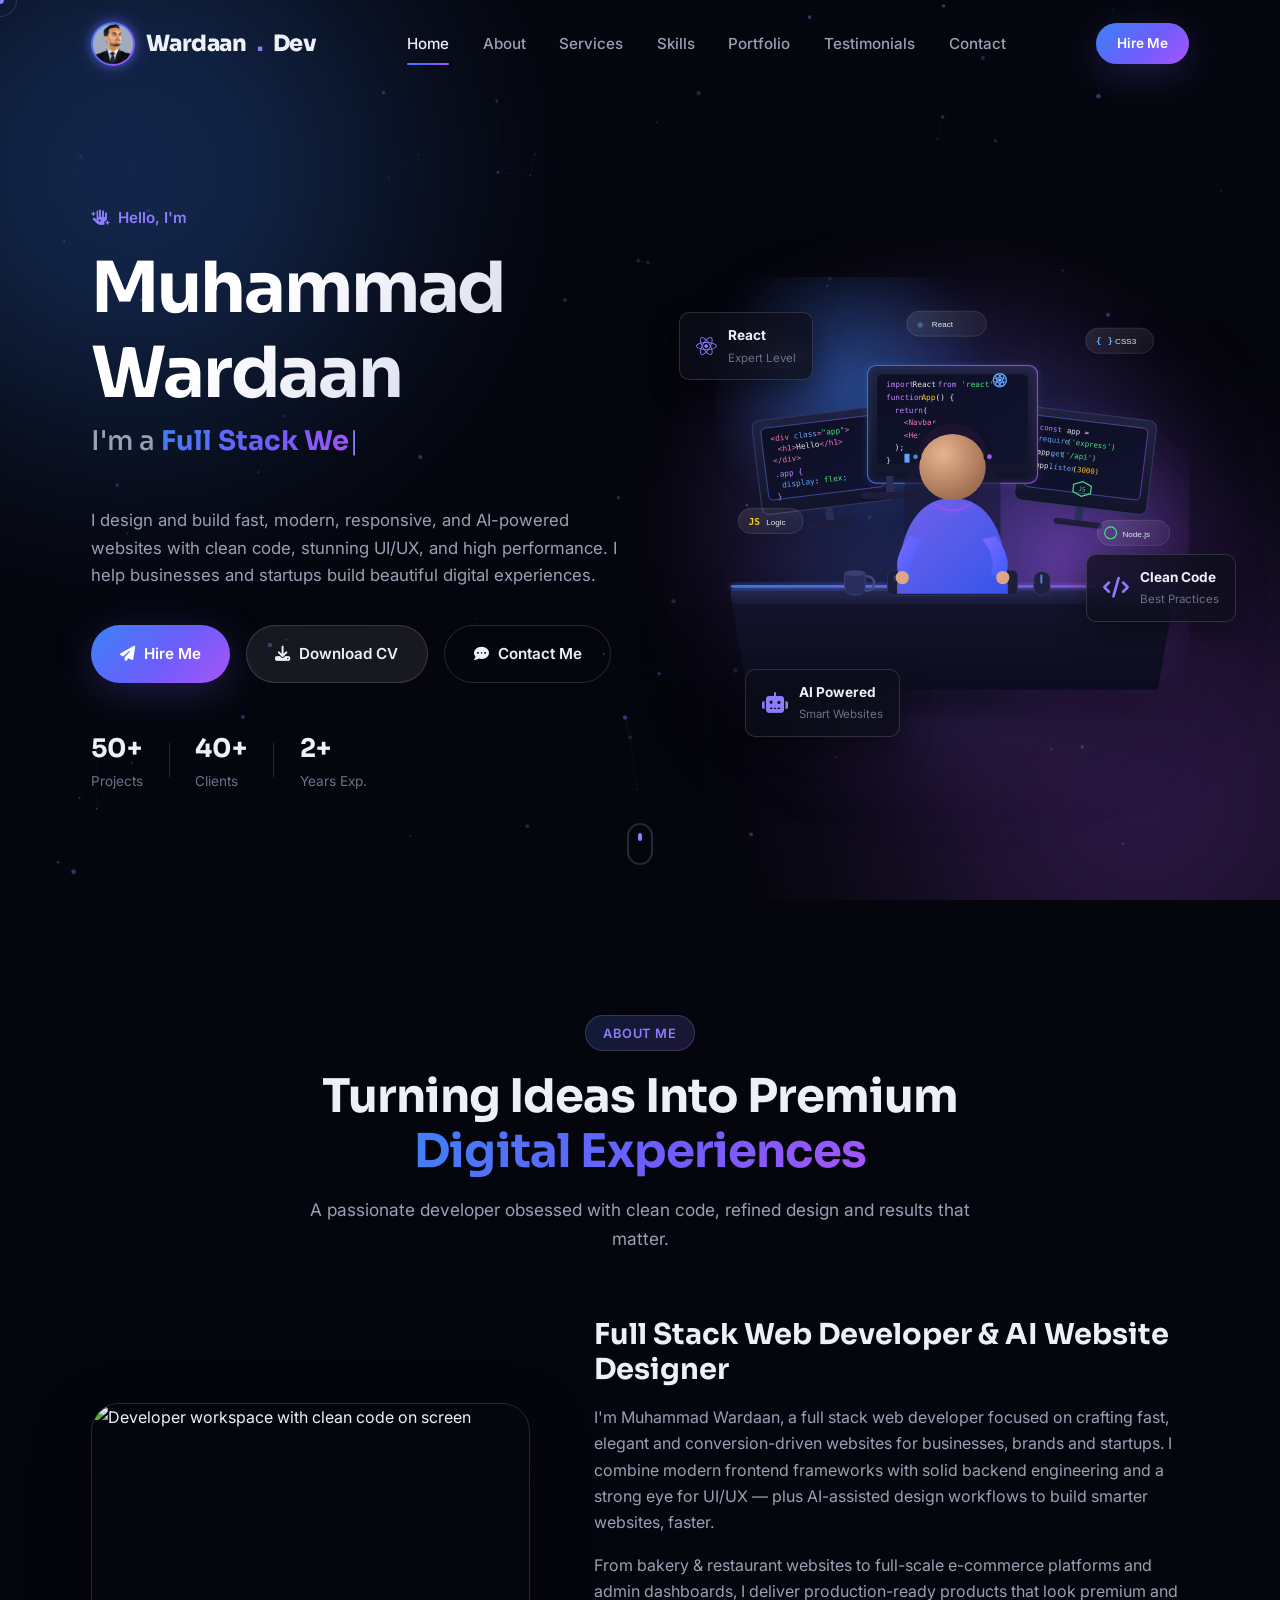
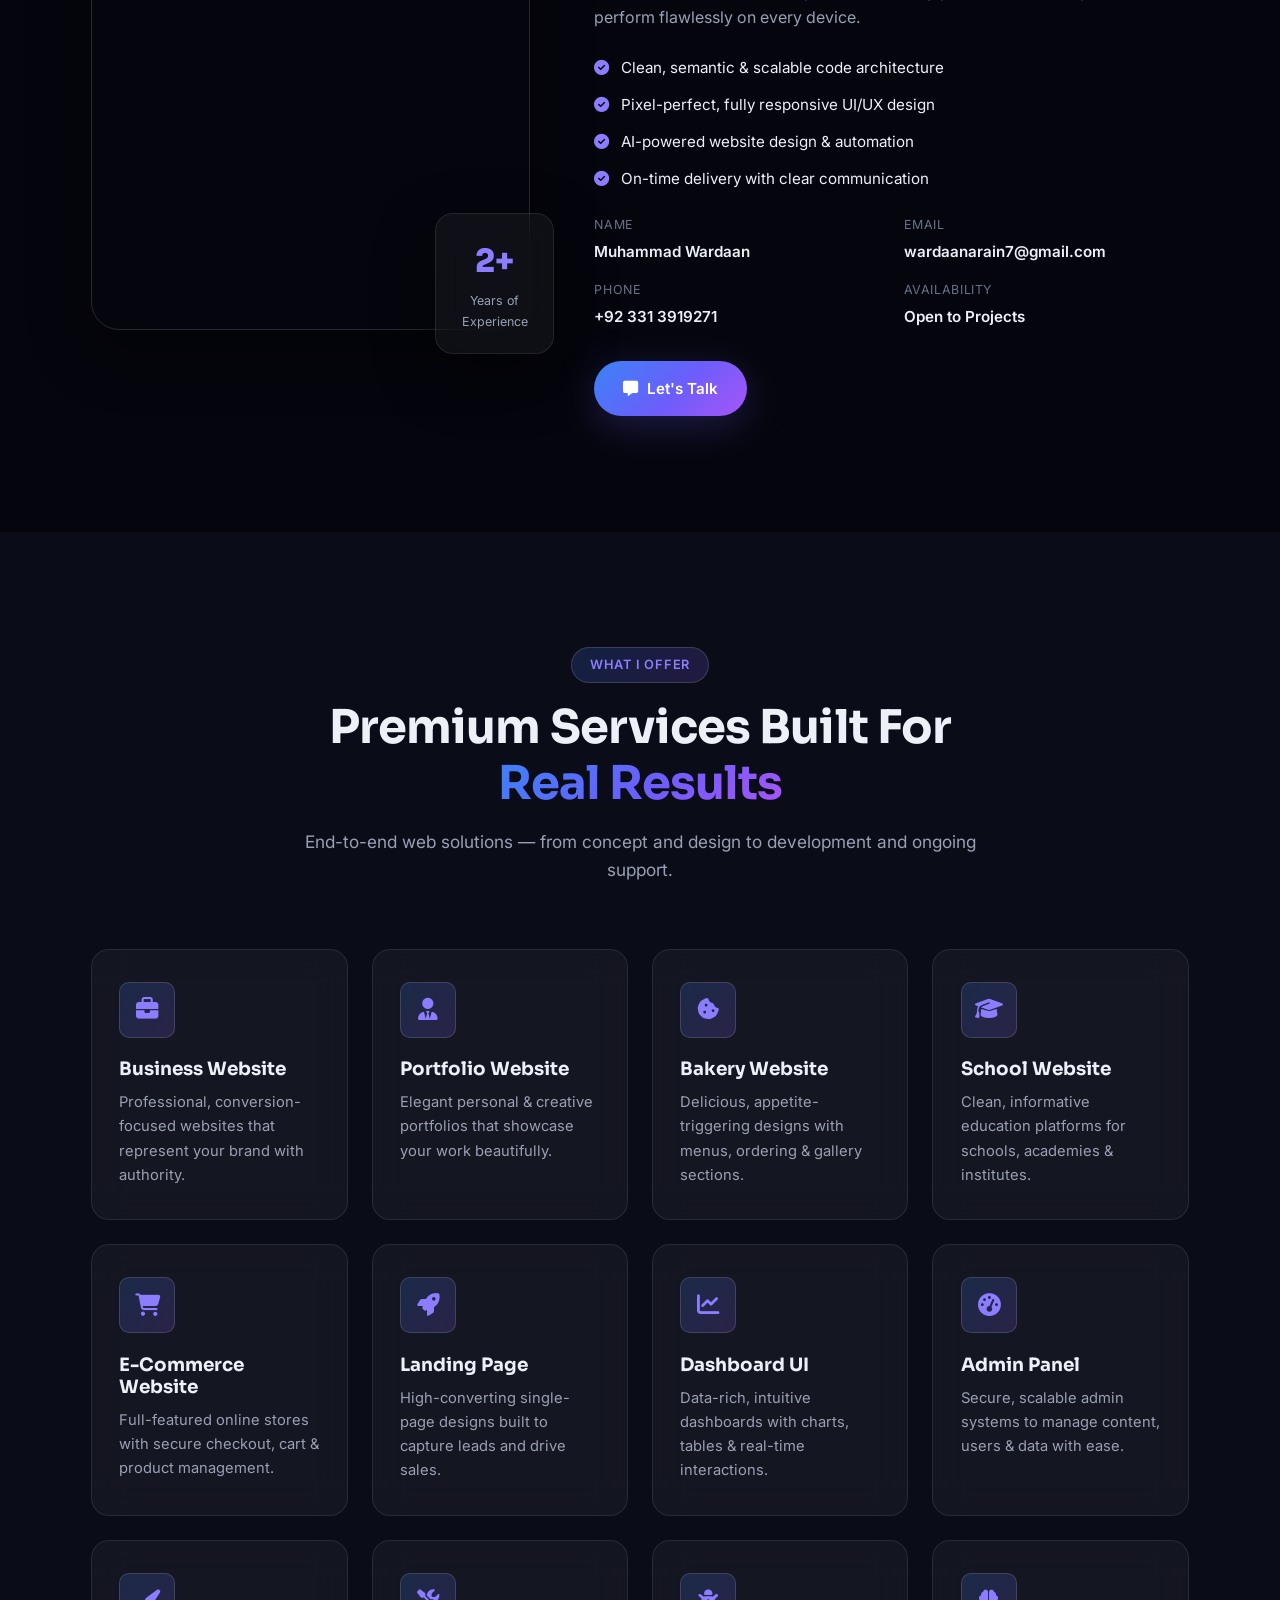
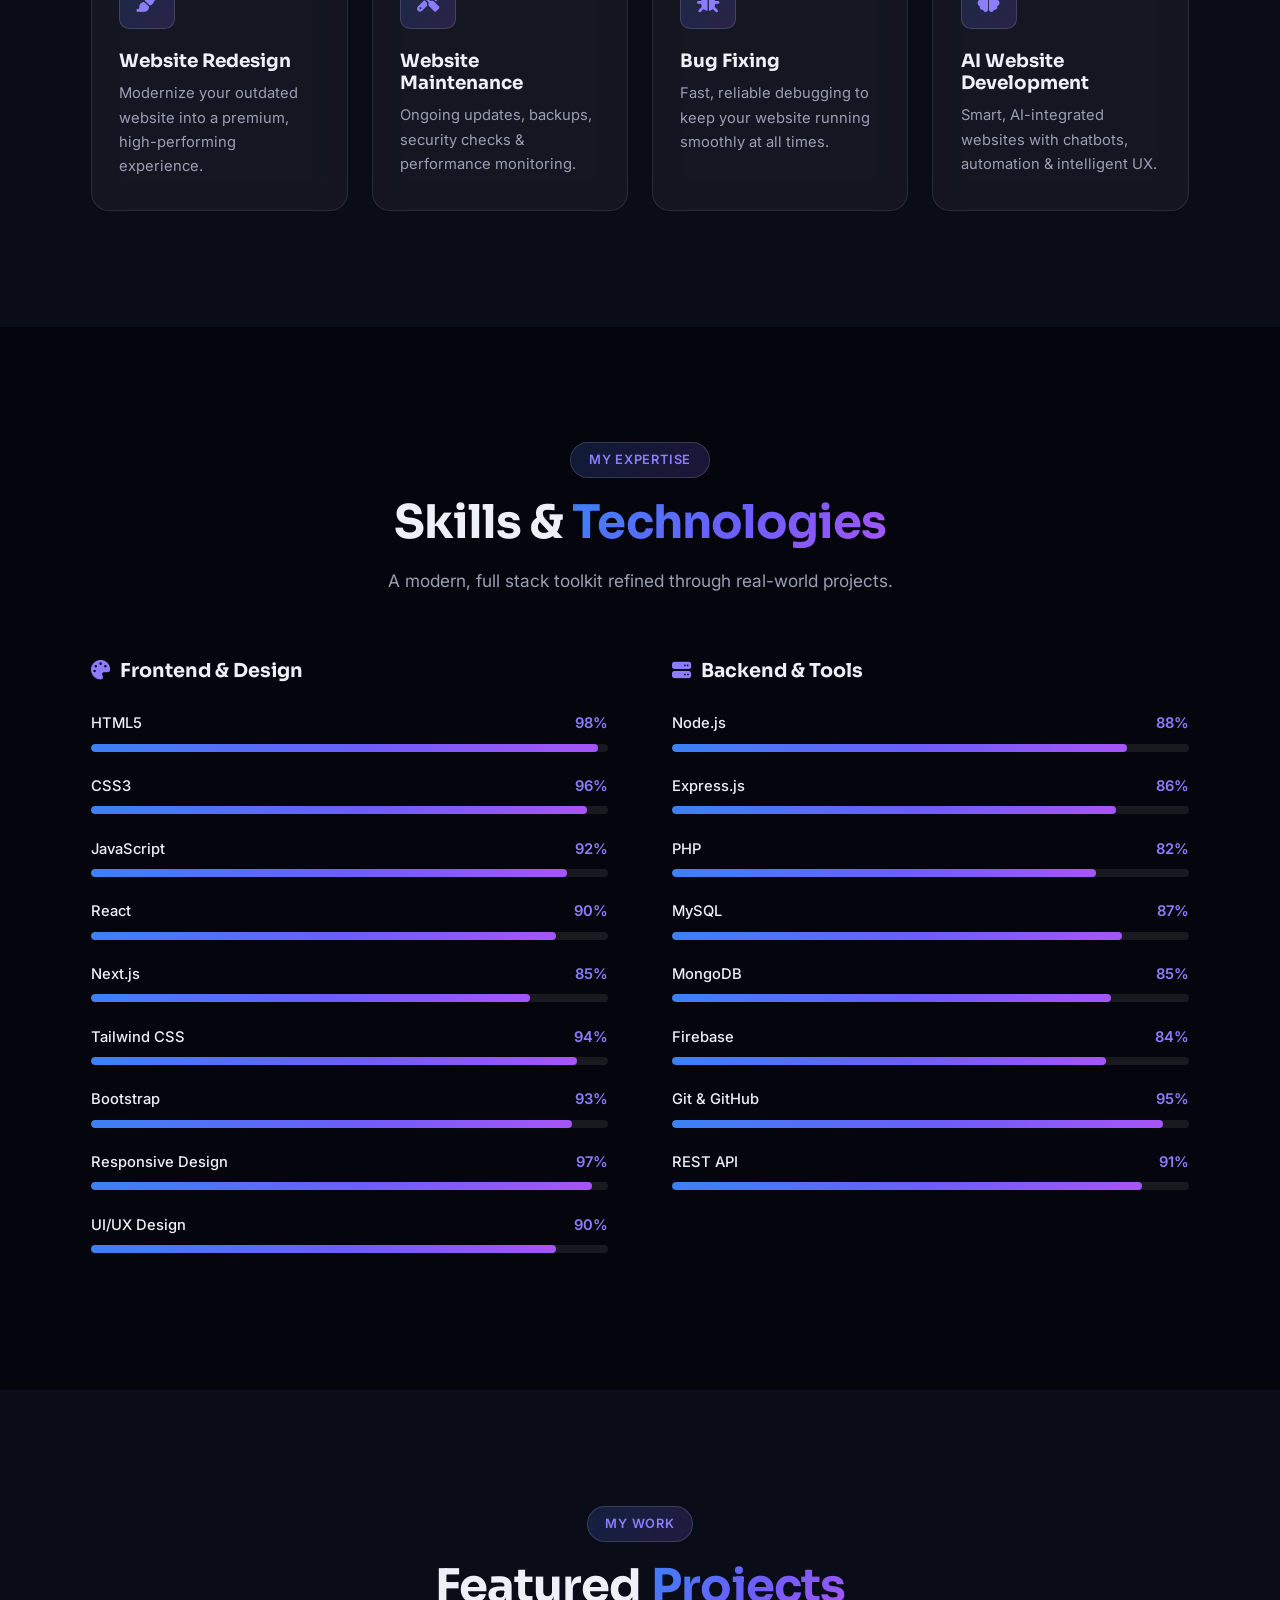
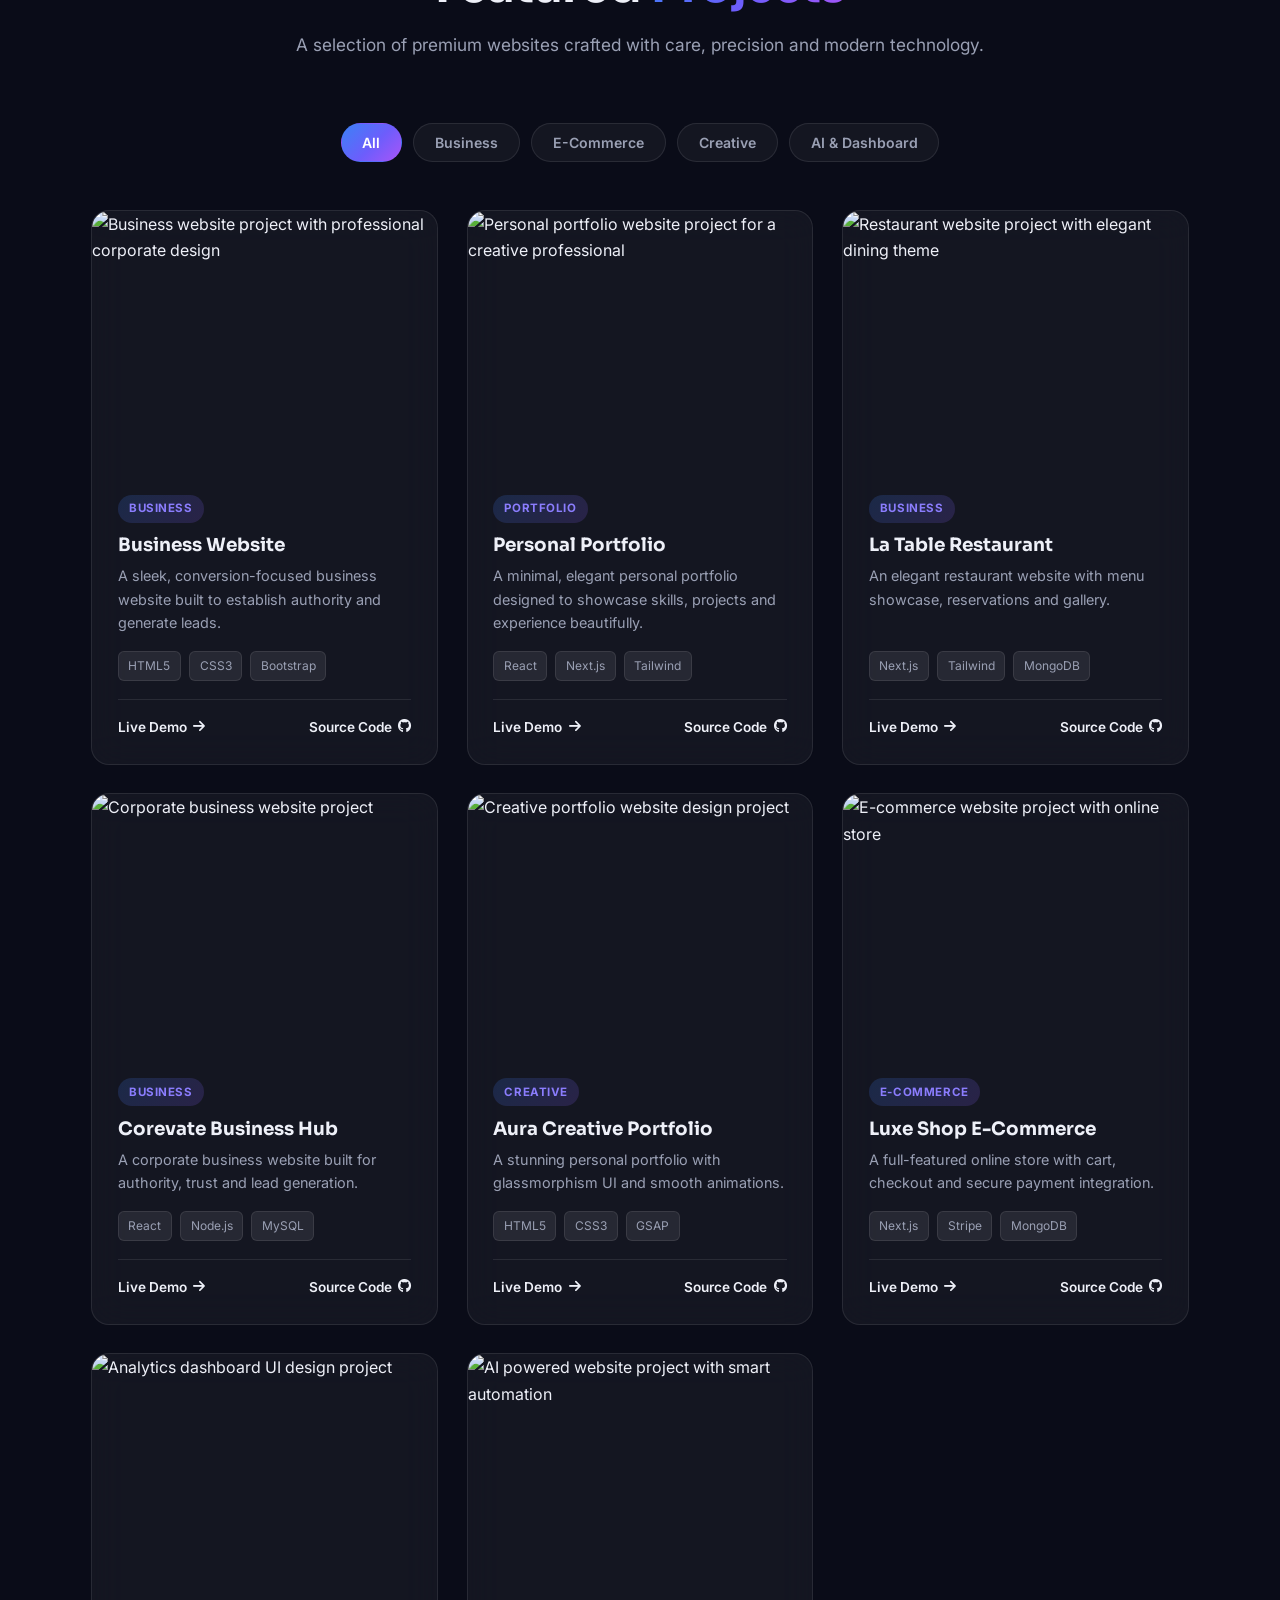
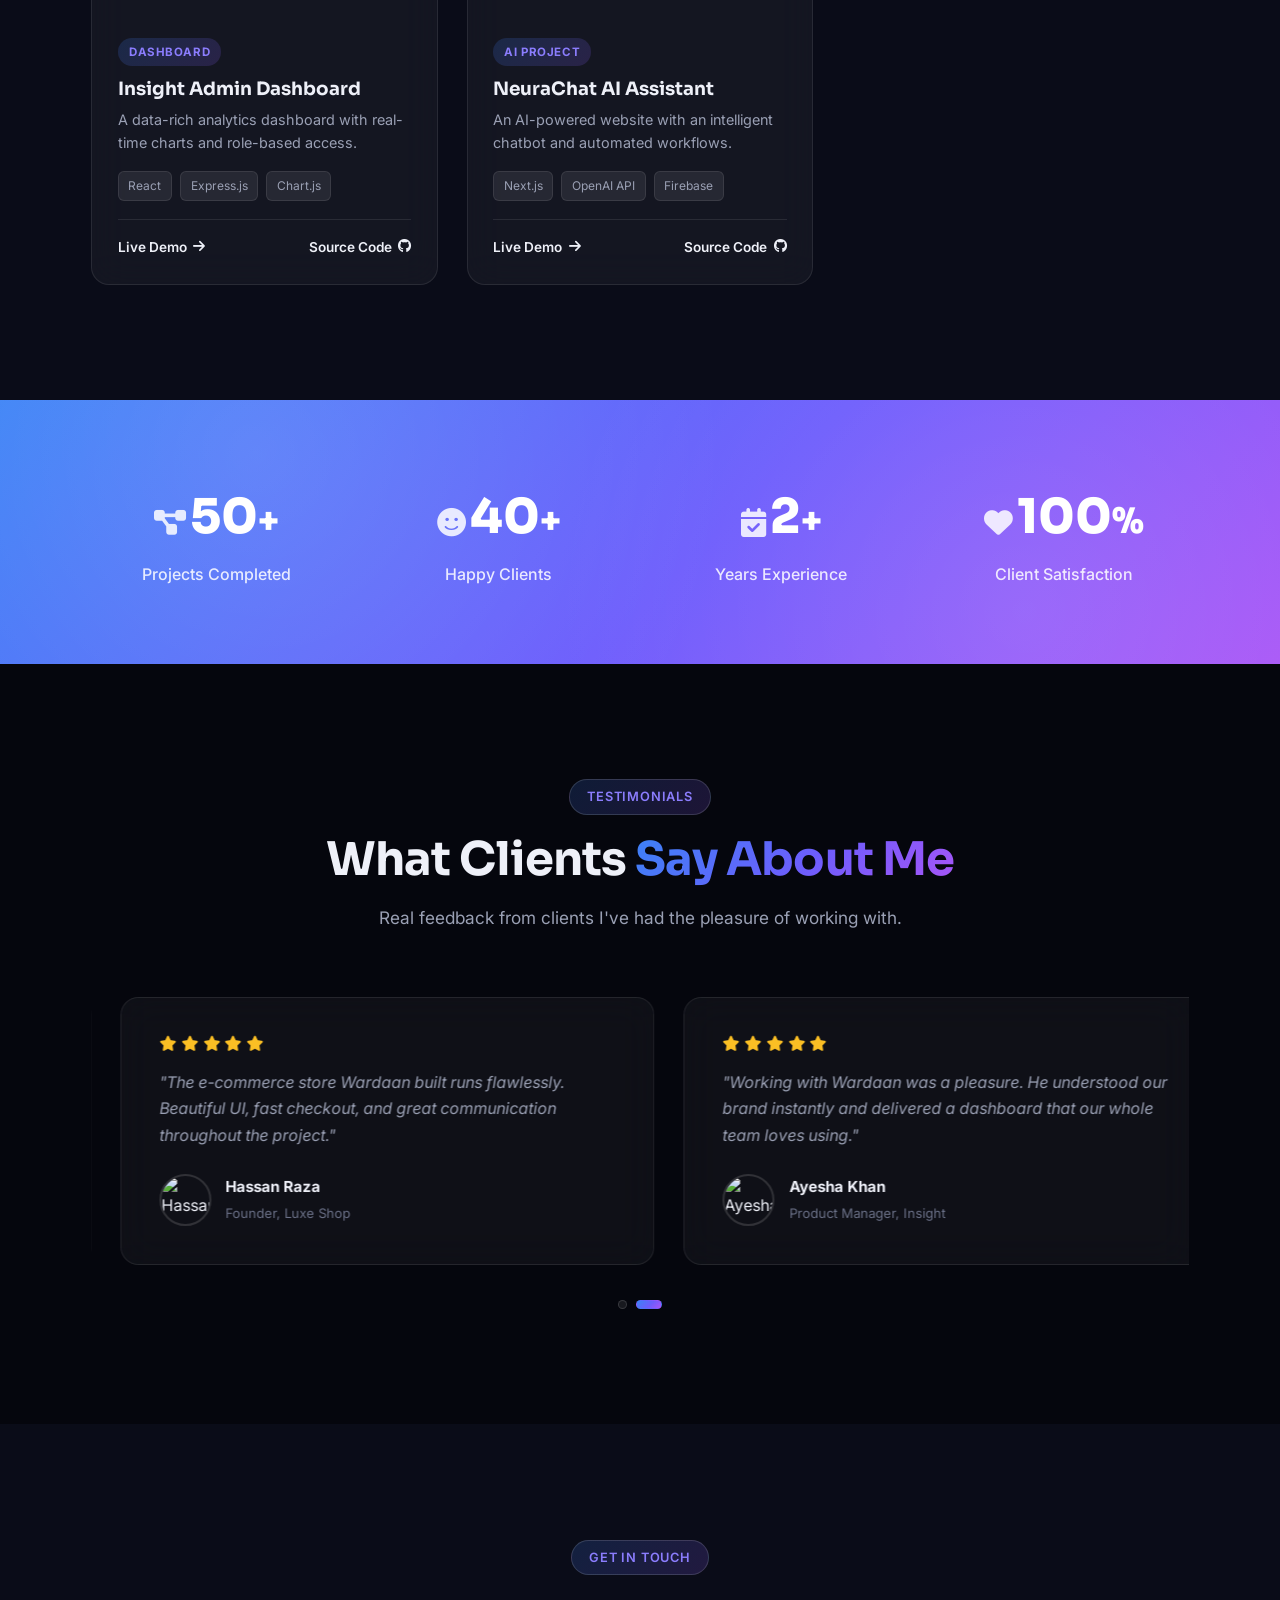
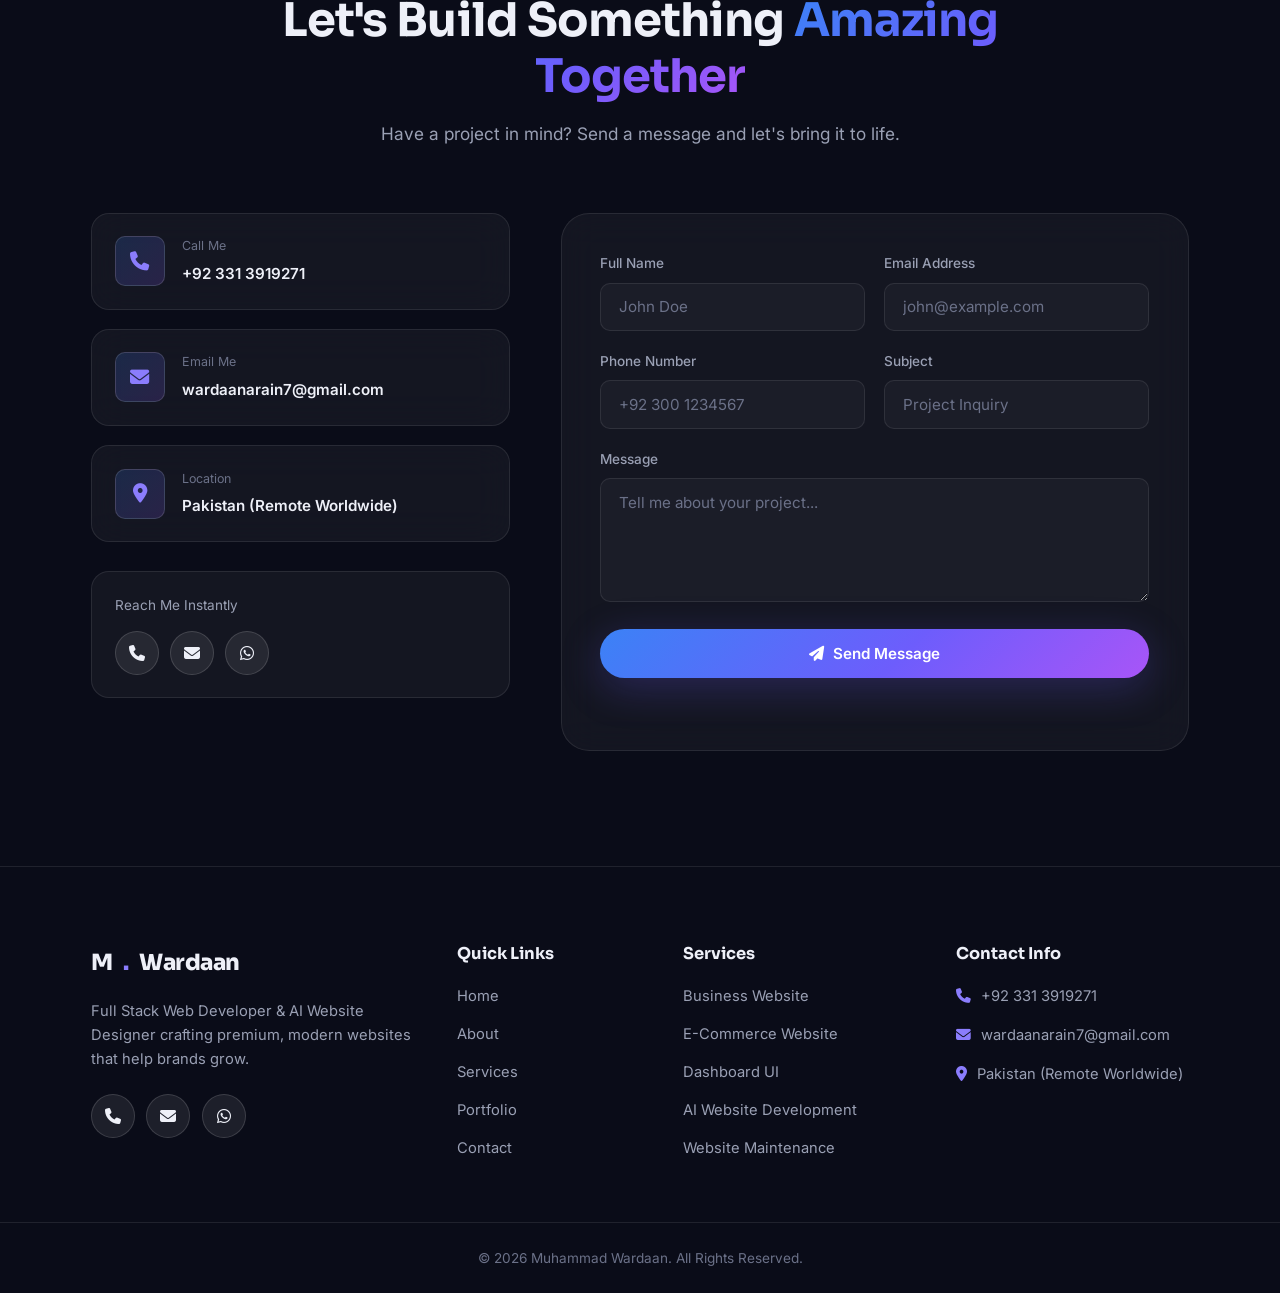
==== commit 633ebe45: "Update preloader logo and navbar name" ====
--- a/index.html
+++ b/index.html
@@ -38,7 +38,7 @@
   <!-- ===== Preloader ===== -->
   <div class="preloader" id="preloader" aria-hidden="true">
     <div class="preloader-inner">
-      <span class="preloader-logo">MW</span>
+      <span class="preloader-logo">WD</span>
       <div class="preloader-bar"><span></span></div>
     </div>
   </div>
@@ -57,7 +57,7 @@
         <span class="navbar-avatar-ring">
           <img src="assets/muhammad-wardaan-avatar.png" alt="Muhammad Wardaan" class="navbar-avatar" width="46" height="46" loading="eager" />
         </span>
-        M<span>.</span> Wardaan
+        Wardaan<span>.</span>Dev
       </a>
 
       <nav class="nav-links" id="navLinks">
